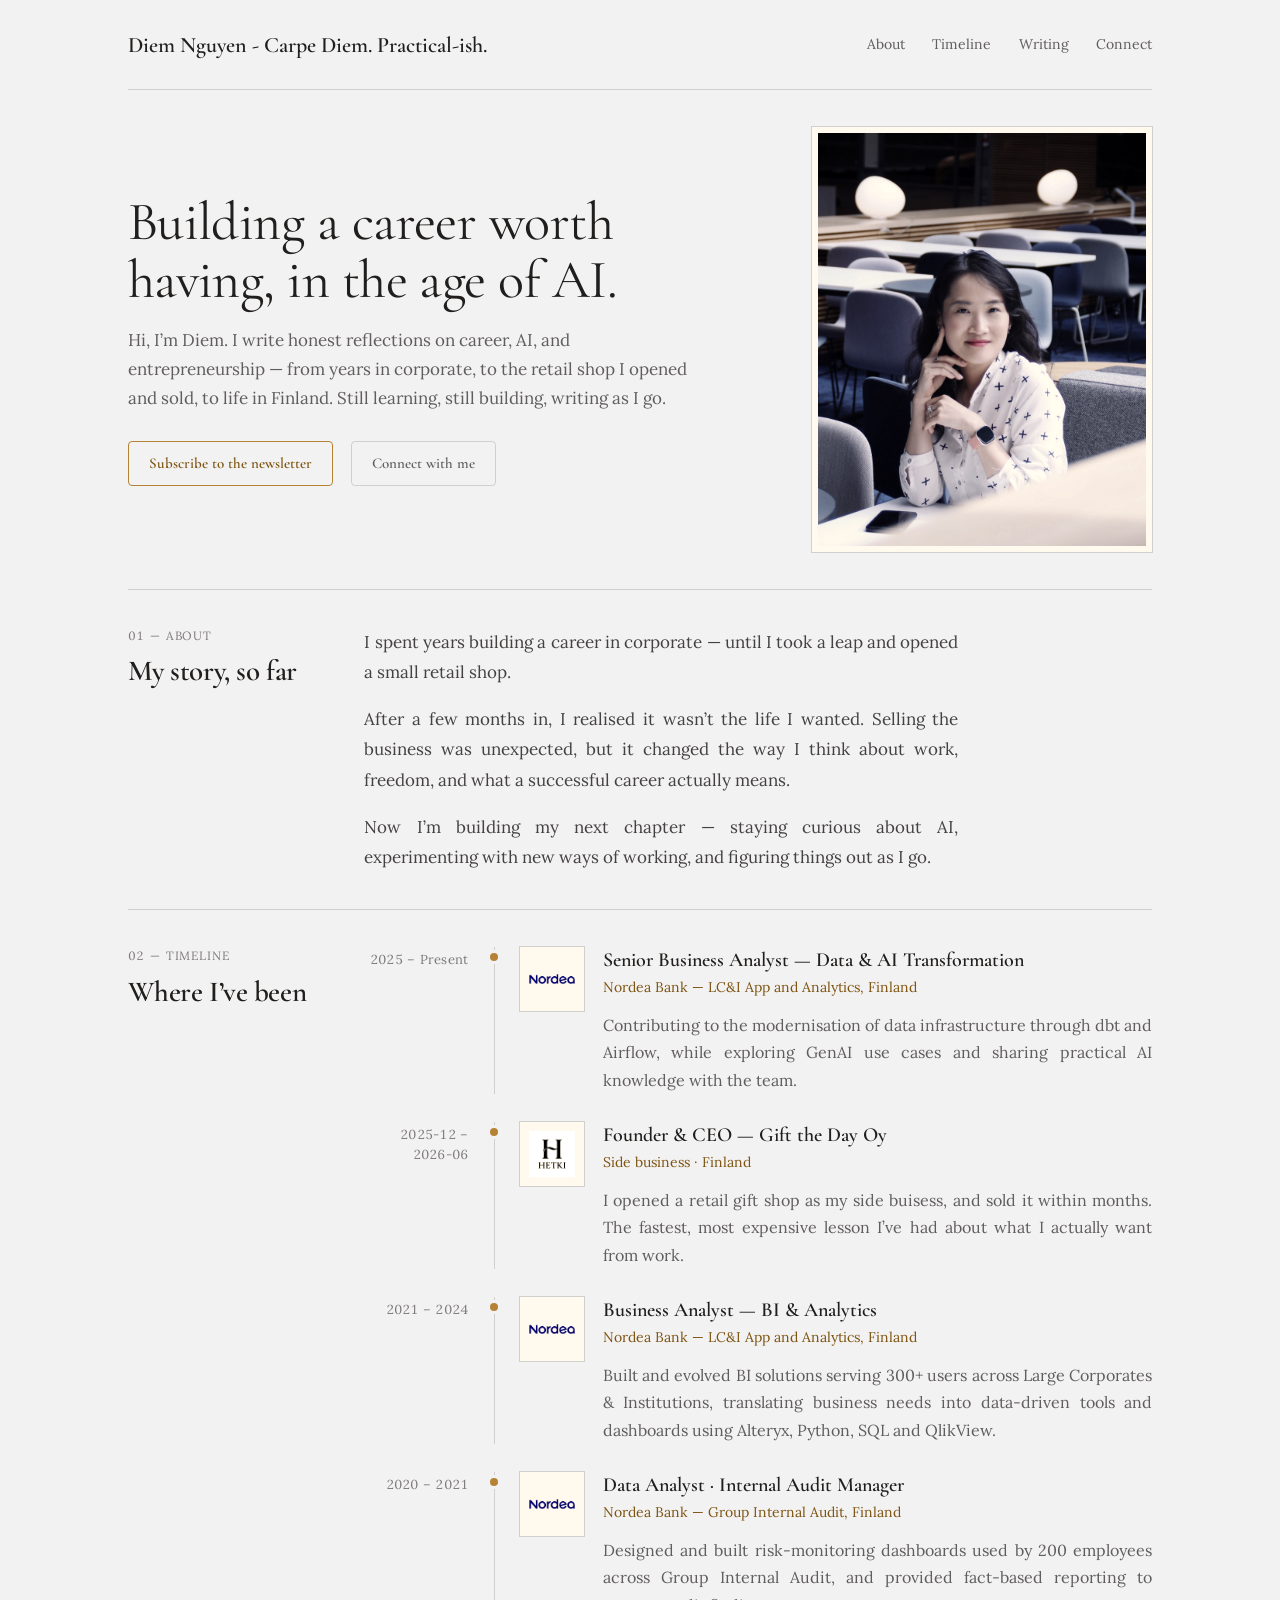
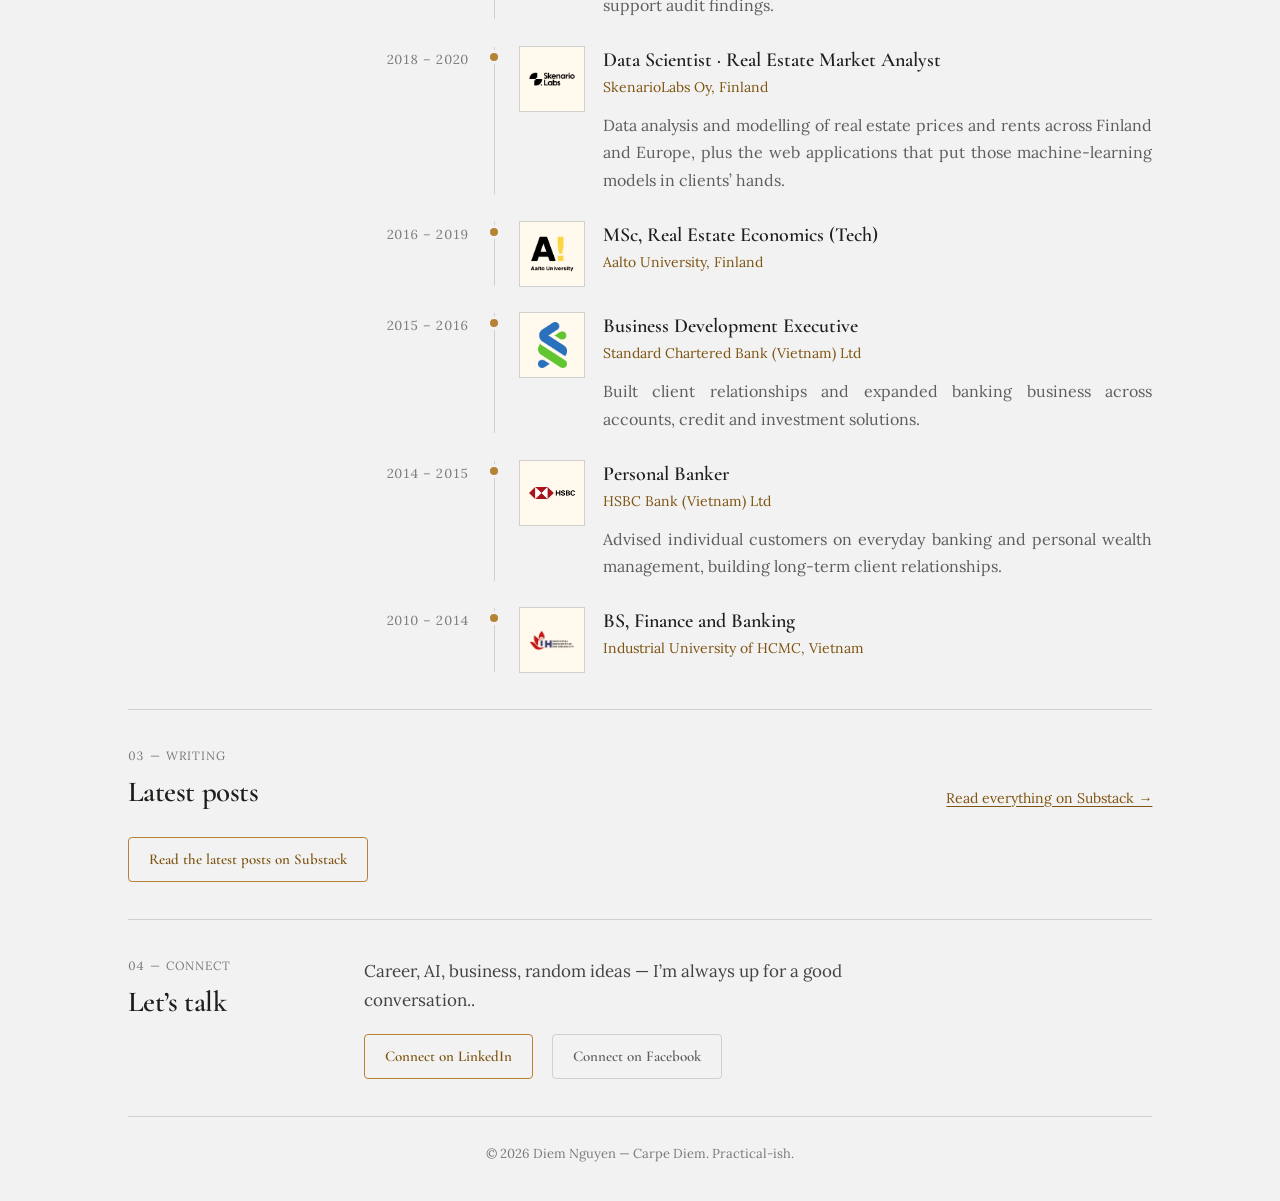
==== site/index.html @ 81ead53e "Prepare personal site for GitHub Pages" ====
<!DOCTYPE html>
<html lang="en">
<head>
<meta charset="utf-8">
<meta name="viewport" content="width=device-width, initial-scale=1">

<!-- ═══ SEO — sửa 3 dòng này khi có domain thật ═══════════════════════ -->
<title>Diem Nguyen — Business Analyst, Writer, Vietnamese in Finland</title>
<meta name="description" content="Honest reflections on corporate career, AI, entrepreneurship, and life in Finland. Written by Diem Nguyen, a business analyst based in Finland.">
<link rel="canonical" href="https://YOURNAME.github.io/">

<meta property="og:type" content="website">
<meta property="og:title" content="Diem Nguyen — Business Analyst, Writer, Vietnamese in Finland">
<meta property="og:description" content="Honest reflections on career, leadership, AI, entrepreneurship, and life in Finland.">
<meta property="og:image" content="https://YOURNAME.github.io/images/portrait.jpg">

<link rel="preconnect" href="https://fonts.googleapis.com">
<link rel="preconnect" href="https://fonts.gstatic.com" crossorigin>
<link href="https://fonts.googleapis.com/css2?family=Cormorant+Garamond:wght@400;600&family=Lora:wght@400;600&display=swap" rel="stylesheet">
<link rel="stylesheet" href="styles.css">

<!-- ═══ CONTROLS — sửa 4 dòng này là xong phần Substack ══════════════
     Không cần chạm vào phần dưới nữa. -->
<script>
  const SUBSTACK = {
    handle: "notesbydiem",   // tên Substack: https://<handle>.substack.com
    formHeight: 200,      // chiều cao form subscribe (px)
    latestPosts: 3        // số bài mới nhất hiển thị trong Writing
  };
</script>
</head>
<body>

<div class="wrap">

  <!-- ═══════════════════════════════════════════════════════════════════
       NAV
       ═══════════════════════════════════════════════════════════════════ -->
  <nav class="nav">
    <span class="nav-brand">Diem Nguyen - Carpe Diem. Practical-ish.</span>
    <a href="#about">About</a>
    <a href="#timeline">Timeline</a>
    <a href="#writing">Writing</a>
    <a href="#connect">Connect</a>
  </nav>

  <!-- ═══════════════════════════════════════════════════════════════════
       HERO
       Ảnh: lưu file vào  images/portrait.jpg
       ═══════════════════════════════════════════════════════════════════ -->
  <section class="hero">
    <div>
        <!--<p class="hero-kicker">Diem as in Carpe Diem. A Practical Dreamer.</p> -->

      <h1>Building a career worth having, in the age of AI.</h1>

      <p class="hero-intro">Hi, I’m Diem. I write honest reflections on career, AI, and entrepreneurship — from years in corporate, to the retail shop I opened and sold, to life in Finland. Still learning, still building, writing as I go.</p>

      <div class="actions">
        <a class="btn btn-primary" href="#subscribe">Subscribe to the newsletter</a>
        <a class="btn btn-ghost" href="#connect">Connect with me</a>
      </div>
    </div>

    <!-- Thêm ảnh: bỏ dấu comment ở dòng <img> dưới, lưu file vào images/portrait.jpg -->
    <div class="plate portrait">
    <img src="../images/portrait-optimized.jpg" alt="Diem Nguyen" width="1600" height="1066">
    </div>
  </section>

  <hr class="hr">

  <!-- ═══════════════════════════════════════════════════════════════════
       ABOUT — mỗi <p> là một đoạn văn
       ═══════════════════════════════════════════════════════════════════ -->
  <section id="about" class="section-split">
    <div>
      <p class="kicker">01 — About</p>
      <h2>My story, so far</h2>
    </div>

    <div class="prose">
      <p>I spent years building a career in corporate — until I took a leap and opened a small retail shop.</p>

      <p>After a few months in, I realised it wasn’t the life I wanted. Selling the business was unexpected, but it changed the way I think about work, freedom, and what a successful career actually means.</p>
    
      <p> Now I’m building my next chapter — staying curious about AI, experimenting with new ways of working, and figuring things out as I go. </p>
    </div>
  </section>

  <hr class="hr">

  <!-- ═══════════════════════════════════════════════════════════════════
       TIMELINE
       Thêm một mốc = copy cả khối <div class="entry"> … </div>
       Logo: lưu file vào  images/  rồi sửa src. Không có logo thì xoá
       thẻ <img> đi, ô khung vẫn giữ nhịp cho timeline.
       ═══════════════════════════════════════════════════════════════════ -->
  <section id="timeline" class="section-split">
    <div>
      <p class="kicker">02 — Timeline</p>
      <h2>Where I’ve been</h2>
    </div>

    <div class="timeline">

      <div class="entry">
        <div class="entry-years">2025 – Present</div>
        <div class="entry-rail"></div>
        <div class="plate entry-logo"> <img src="../images/Nordea_201x_logo.png" alt="Nordea Bank" loading="lazy" decoding="async"> </div>
        <div class="entry-body">
          <p class="entry-role">Senior Business Analyst — Data &amp; AI Transformation</p>
          <p class="entry-org">Nordea Bank — LC&amp;I App and Analytics, Finland</p>
          <p class="entry-text">Contributing to the modernisation of data infrastructure through dbt and Airflow, while exploring GenAI use cases and sharing practical AI knowledge with the team.</p>
        </div>
      </div>

      <div class="entry">
        <div class="entry-years">2025-12 – 2026-06</div>
        <div class="entry-rail"></div>
        <div class="plate entry-logo"><img src="../images/hetki-optimized.jpg" alt="Hetki" loading="lazy" decoding="async" width="800" height="800"></div>
        <div class="entry-body">
          <p class="entry-role">Founder & CEO — Gift the Day Oy</p>
          <p class="entry-org">Side business · Finland</p>
          <p class="entry-text">I opened a retail gift shop as my side buisess, and sold it within months. The fastest, most expensive lesson I’ve had about what I actually want from work.</p>
        </div>
      </div>
      <div class="entry">
        <div class="entry-years">2021 – 2024</div>
        <div class="entry-rail"></div>
        <div class="plate entry-logo"><img src="../images/Nordea_201x_logo.png" alt="Nordea Bank" loading="lazy" decoding="async"></div>
        <div class="entry-body">
          <p class="entry-role">Business Analyst — BI &amp; Analytics</p>
          <p class="entry-org">Nordea Bank — LC&amp;I App and Analytics, Finland</p>
          <p class="entry-text">Built and evolved BI solutions serving 300+ users across Large Corporates &amp; Institutions, translating business needs into data-driven tools and dashboards using Alteryx, Python, SQL and QlikView.</p>
        </div>
      </div>

      <div class="entry">
        <div class="entry-years">2020 – 2021</div>
        <div class="entry-rail"></div>
        <div class="plate entry-logo"><img src="../images/Nordea_201x_logo.png" alt="Nordea Bank" loading="lazy" decoding="async"></div>
        <div class="entry-body">
          <p class="entry-role">Data Analyst · Internal Audit Manager</p>
          <p class="entry-org">Nordea Bank — Group Internal Audit, Finland</p>
          <p class="entry-text">Designed and built risk-monitoring dashboards used by 200 employees across Group Internal Audit, and provided fact-based reporting to support audit findings.</p>
        </div>
      </div>

      <div class="entry">
        <div class="entry-years">2018 – 2020</div>
        <div class="entry-rail"></div>
        <div class="plate entry-logo"><img src="../images/skenario.png" alt="SkenarioLabs Oy" loading="lazy" decoding="async"></div>
        <div class="entry-body">
          <p class="entry-role">Data Scientist · Real Estate Market Analyst</p>
          <p class="entry-org">SkenarioLabs Oy, Finland</p>
          <p class="entry-text">Data analysis and modelling of real estate prices and rents across Finland and Europe, plus the web applications that put those machine-learning models in clients’ hands.</p>
        </div>
      </div>

      <div class="entry">
        <div class="entry-years">2016 – 2019</div>
        <div class="entry-rail"></div>
        <div class="plate entry-logo"><img src="../images/aalto.png" alt="Aalto University" loading="lazy" decoding="async"></div>
        <div class="entry-body">
          <p class="entry-role">MSc, Real Estate Economics (Tech)</p>
          <p class="entry-org">Aalto University, Finland</p>
        </div>
      </div>

      <div class="entry">
        <div class="entry-years">2015 – 2016</div>
        <div class="entry-rail"></div>
        <div class="plate entry-logo"><img src="../images/standard.png" alt="Standard Chartered Bank" loading="lazy" decoding="async"></div>
        <div class="entry-body">
          <p class="entry-role">Business Development Executive</p>
          <p class="entry-org">Standard Chartered Bank (Vietnam) Ltd</p>
          <p class="entry-text">Built client relationships and expanded banking business across accounts, credit and investment solutions.</p>
        </div>
      </div>

      <div class="entry">
        <div class="entry-years">2014 – 2015</div>
        <div class="entry-rail"></div>
        <div class="plate entry-logo"><img src="../images/HSBC.png" alt="HSBC Bank" loading="lazy" decoding="async"></div>
        <div class="entry-body">
          <p class="entry-role">Personal Banker</p>
          <p class="entry-org">HSBC Bank (Vietnam) Ltd</p>
          <p class="entry-text">Advised individual customers on everyday banking and personal wealth management, building long-term client relationships.</p>
        </div>
      </div>

      <div class="entry">
        <div class="entry-years">2010 – 2014</div>
        <div class="entry-rail"></div>
        <div class="plate entry-logo"><img src="../images/Logo_IUH.png" alt="Industrial University of HCMC" loading="lazy" decoding="async"></div>
        <div class="entry-body">
          <p class="entry-role">BS, Finance and Banking</p>
          <p class="entry-org">Industrial University of HCMC, Vietnam</p>
        </div>
      </div>

    </div>
  </section>

  <hr class="hr">

  <!-- ═══════════════════════════════════════════════════════════════════
       WRITING — Substack archive
       Thay YOURNAME (2 chỗ dưới) bằng tên Substack của bạn.
       ═══════════════════════════════════════════════════════════════════ -->
  <section id="writing">
    <div class="section-head">
      <div>
        <p class="kicker">03 — Writing</p>
        <h2>Latest posts</h2>
      </div>
      <a id="sub-archive-link" href="#">Read everything on Substack →</a>
    </div>

    <p class="archive-note">
      <a class="btn btn-primary" href="https://notesbydiem.substack.com/archive" target="_blank" rel="noopener">Read the latest posts on Substack</a>
    </p>
  </section>

  <hr class="hr">



  <!-- ═══════════════════════════════════════════════════════════════════
       CONNECT — sửa email ở href="mailto:…"
       ═══════════════════════════════════════════════════════════════════ -->
  <section id="connect" class="section-split">
    <div>
      <p class="kicker">04 — Connect</p>
      <h2>Let’s talk</h2>
    </div>

    <div>
      <p class="connect-blurb">Career, AI, business, random ideas — I’m always up for a good conversation..</p>

      <div class="actions">
        <a class="btn btn-primary" href="https://www.linkedin.com/in/diemnguyen207/" target="_blank" rel="noopener">Connect on LinkedIn</a>
        <a class="btn btn-ghost" href="https://www.facebook.com/diem.nguyenthingoc/">Connect on Facebook</a>
      </div>
    </div>
  </section>

  <hr class="hr">

  <footer>
    <p>© 2026 Diem Nguyen — Carpe Diem. Practical-ish.</p>
  </footer>

</div>

<script>
  (function () {
    const base = "https://" + SUBSTACK.handle + ".substack.com";

    document.getElementById("sub-archive-link").href = base + "/archive";
  })();
</script>

</body>
</html>
---- site/styles.css ----
/* =============================================================
   Diem Nguyen — personal site
   Classical design system (Cormorant Garamond + Lora, gold accent)
   Chỉ sửa file này nếu muốn đổi màu / font / khoảng cách.
   ============================================================= */

:root {
  --bg: #f3f2f2;
  --surface: #eae9e9;
  --text: #201f1d;
  --accent: #b68235;
  --accent-deep: #7d5411;
  --accent-dark: #3a270d;
  --divider: rgba(32, 31, 29, 0.16);
  --n300: #d7d3d3;
  --n600: #7d7979;
  --n700: #605d5d;
  --n800: #444141;

  --font-heading: "Cormorant Garamond", Georgia, serif;
  --font-body: "Lora", Georgia, serif;

  --s1: 4.6px;
  --s2: 9.2px;
  --s3: 13.8px;
  --s4: 18.4px;
  --s6: 27.6px;
  --s8: 36.8px;
  --radius: 4px;
}

*, *::before, *::after { box-sizing: border-box; }

body {
  margin: 0;
  background: var(--bg);
  color: var(--text);
  font-family: var(--font-body);
  font-size: 15px;
  line-height: 1.55;
  -webkit-font-smoothing: antialiased;
}

img { display: block; max-width: 100%; }

a { color: var(--accent-deep); text-underline-offset: 3px; }
a:hover { color: var(--accent-dark); }
:focus { outline: none; }
:focus-visible { outline: 2px solid var(--accent); outline-offset: 2px; }
::selection { background: rgba(182, 130, 53, 0.3); }

.wrap { max-width: 1080px; margin: 0 auto; padding: 0 var(--s6); }

/* — hairline rule — */
.hr { height: 1px; border: 0; margin: 0; background: var(--divider); }

/* — nav — */
.nav {
  display: flex;
  align-items: center;
  gap: var(--s6);
  padding: var(--s6) 0;
  border-bottom: 1px solid var(--divider);
  flex-wrap: wrap;
}
.nav-brand {
  font-family: var(--font-heading);
  font-weight: 600;
  font-size: 22px;
  margin-right: auto;
}
.nav a {
  font-family: var(--font-body);
  font-size: 14px;
  color: var(--n700);
  text-decoration: none;
}
.nav a:hover { color: var(--accent-deep); text-decoration: underline; }

/* — buttons: outline, never filled — */
.btn {
  display: inline-flex;
  align-items: center;
  justify-content: center;
  gap: 6px;
  font-family: var(--font-heading);
  font-weight: 600;
  font-size: 15px;
  padding: 10px 20px;
  border-radius: var(--radius);
  text-decoration: none;
  cursor: pointer;
  transition: background 0.15s, border-color 0.15s;
}
.btn-primary {
  border: 1px solid var(--accent);
  background: transparent;
  color: var(--accent-deep);
}
.btn-primary:hover { background: rgba(182, 130, 53, 0.09); color: var(--accent-dark); }
.btn-primary:active { border-color: var(--accent-deep); background: rgba(182, 130, 53, 0.16); }
.btn-ghost {
  border: 1px solid var(--divider);
  background: transparent;
  color: var(--n700);
}
.btn-ghost:hover { border-color: var(--accent); background: rgba(182, 130, 53, 0.07); color: var(--accent-deep); }

/* — section scaffolding — */
section { padding: var(--s8) 0; }
.section-split { display: grid; grid-template-columns: 200px 1fr; gap: var(--s8); }
.kicker {
  font-family: var(--font-body);
  font-variant-numeric: tabular-nums;
  letter-spacing: 0.07em;
  text-transform: uppercase;
  font-size: 12px;
  color: var(--n600);
  margin: 0;
}
.section-split h2, .section-head h2 {
  font-family: var(--font-heading);
  font-weight: 600;
  font-size: 29px;
  line-height: 1.2;
  letter-spacing: -0.015em;
  margin: var(--s2) 0 0;
}
.prose { max-width: 66ch; }
.prose p {
  font-size: 17px;
  line-height: 1.78;
  color: var(--n800);
  text-align: justify;
  margin: 0 0 1em;
}
.prose p:last-child { margin-bottom: 0; }

/* — hero — */
.hero {
  display: grid;
  grid-template-columns: 1.15fr 0.85fr;
  gap: var(--s8);
  align-items: center;
  padding: var(--s8) 0;
}
.hero-kicker {
  font-variant-numeric: tabular-nums;
  letter-spacing: 0.09em;
  text-transform: uppercase;
  font-size: 12px;
  color: var(--accent-deep);
  margin: 0 0 var(--s4);
}
.hero h1 {
  font-family: var(--font-heading);
  font-weight: 400;
  font-size: 54px;
  line-height: 1.06;
  letter-spacing: -0.01em;
  margin: 0 0 var(--s4);
  text-wrap: pretty;
}
.hero-intro {
  font-size: 17px;
  line-height: 1.7;
  color: var(--n700);
  max-width: 54ch;
  margin: 0 0 var(--s6);
}
.actions { display: flex; gap: var(--s4); align-items: center; flex-wrap: wrap; }

/* — plate: photographs sit matted, like a tipped-in book plate — */
.plate {
  filter: sepia(0.22) saturate(0.82) contrast(1.05);
  border: 6px solid var(--surface);
  outline: 1px solid var(--divider);
}
.portrait {
  width: 100%;
  max-width: 340px;
  aspect-ratio: 4 / 5;
  justify-self: end;
  background: var(--surface);
}
.portrait img { width: 100%; height: 100%; object-fit: cover; }

/* — timeline — */
.timeline { display: flex; flex-direction: column; }
.entry {
  display: grid;
  grid-template-columns: 104px 15px 64px 1fr;
  gap: var(--s4);
  align-items: start;
  padding-bottom: var(--s6);
}
.entry:last-child { padding-bottom: 0; }
.entry-years {
  font-variant-numeric: tabular-nums;
  font-size: 13px;
  letter-spacing: 0.02em;
  color: var(--n600);
  text-align: right;
  padding-top: 3px;
}
.entry-rail {
  position: relative;
  justify-self: center;
  align-self: stretch;
  width: 1px;
  background: var(--divider);
}
.entry-rail::before {
  content: "";
  position: absolute;
  top: 6px;
  left: -3.5px;
  width: 8px;
  height: 8px;
  border-radius: 50%;
  background: var(--accent);
  box-shadow: 0 0 0 3px var(--bg);
}
.entry-logo {
  width: 64px;
  height: 64px;
  padding: 3px;
  background: var(--surface);
}
.entry-logo img { width: 100%; height: 100%; object-fit: contain; }
.entry-body { max-width: 62ch; }
.entry-role {
  font-family: var(--font-heading);
  font-weight: 600;
  font-size: 20px;
  line-height: 1.3;
  margin: 0;
}
.entry-org {
  font-size: 14px;
  line-height: 1.5;
  color: var(--accent-deep);
  margin: 4px 0 0;
}
.entry-text {
  font-size: 16px;
  line-height: 1.72;
  color: var(--n700);
  margin: var(--s3) 0 0;
  text-align: justify;
}

/* — writing / embeds — */
.section-head {
  display: flex;
  justify-content: space-between;
  align-items: flex-end;
  gap: var(--s6);
  flex-wrap: wrap;
  margin-bottom: var(--s6);
}
.section-head a { font-size: 14px; text-decoration: underline; }
.archive-note { margin: var(--s6) 0 0; }
.embed {
  width: 100%;
  border: 1px solid var(--divider);
  border-radius: var(--radius);
  background: #fff;
  display: block;
}

/* — post list — */
.post-list { display: flex; flex-direction: column; }
.post {
  padding: var(--s6) 0;
  border-top: 1px solid var(--divider);
}
.post:last-child { border-bottom: 1px solid var(--divider); }
.post-meta {
  font-variant-numeric: tabular-nums;
  font-size: 12px;
  letter-spacing: 0.06em;
  text-transform: uppercase;
  color: var(--n600);
  margin: 0 0 var(--s2);
}
.post-title {
  font-family: var(--font-heading);
  font-weight: 600;
  font-size: 25px;
  line-height: 1.25;
  letter-spacing: -0.015em;
  margin: 0;
}
.post-title a { color: var(--text); text-decoration: none; }
.post-title a:hover { color: var(--accent-deep); text-decoration: underline; }
.post-excerpt {
  font-size: 16px;
  line-height: 1.7;
  color: var(--n700);
  max-width: 62ch;
  margin: var(--s2) 0 0;
}

/* — subscribe — */
.subscribe { text-align: center; padding: var(--s8) 0; }
.subscribe h2 {
  font-family: var(--font-heading);
  font-weight: 400;
  font-size: 38px;
  line-height: 1.15;
  letter-spacing: -0.01em;
  margin: var(--s3) 0 var(--s4);
}
.subscribe p.blurb {
  font-size: 17px;
  line-height: 1.7;
  color: var(--n700);
  max-width: 54ch;
  margin: 0 auto var(--s6);
}
.subscribe .embed { max-width: 480px; margin: 0 auto; }
.footnote { font-size: 12px; color: var(--n600); margin: var(--s4) 0 0; }

/* — connect + footer — */
.connect-blurb {
  font-size: 17px;
  line-height: 1.72;
  color: var(--n800);
  max-width: 52ch;
  margin: 0 0 var(--s4);
}
footer { padding: var(--s6) 0 var(--s8); text-align: center; }
footer p { font-size: 13px; color: var(--n600); margin: 0; }

/* — responsive — */
@media (max-width: 820px) {
  .hero { grid-template-columns: 1fr; }
  .hero h1 { font-size: 40px; }
  .portrait { justify-self: start; }
  .section-split { grid-template-columns: 1fr; gap: var(--s4); }
  .entry {
    grid-template-columns: 48px 1fr;
    gap: var(--s3);
    row-gap: var(--s2);
  }
  .entry-rail { display: none; }
  .entry-years {
    grid-column: 1 / -1;
    text-align: left;
    padding-top: 0;
  }
  .entry-logo { width: 48px; height: 48px; }
  .prose p, .entry-text { text-align: left; }
  .subscribe h2 { font-size: 30px; }
}
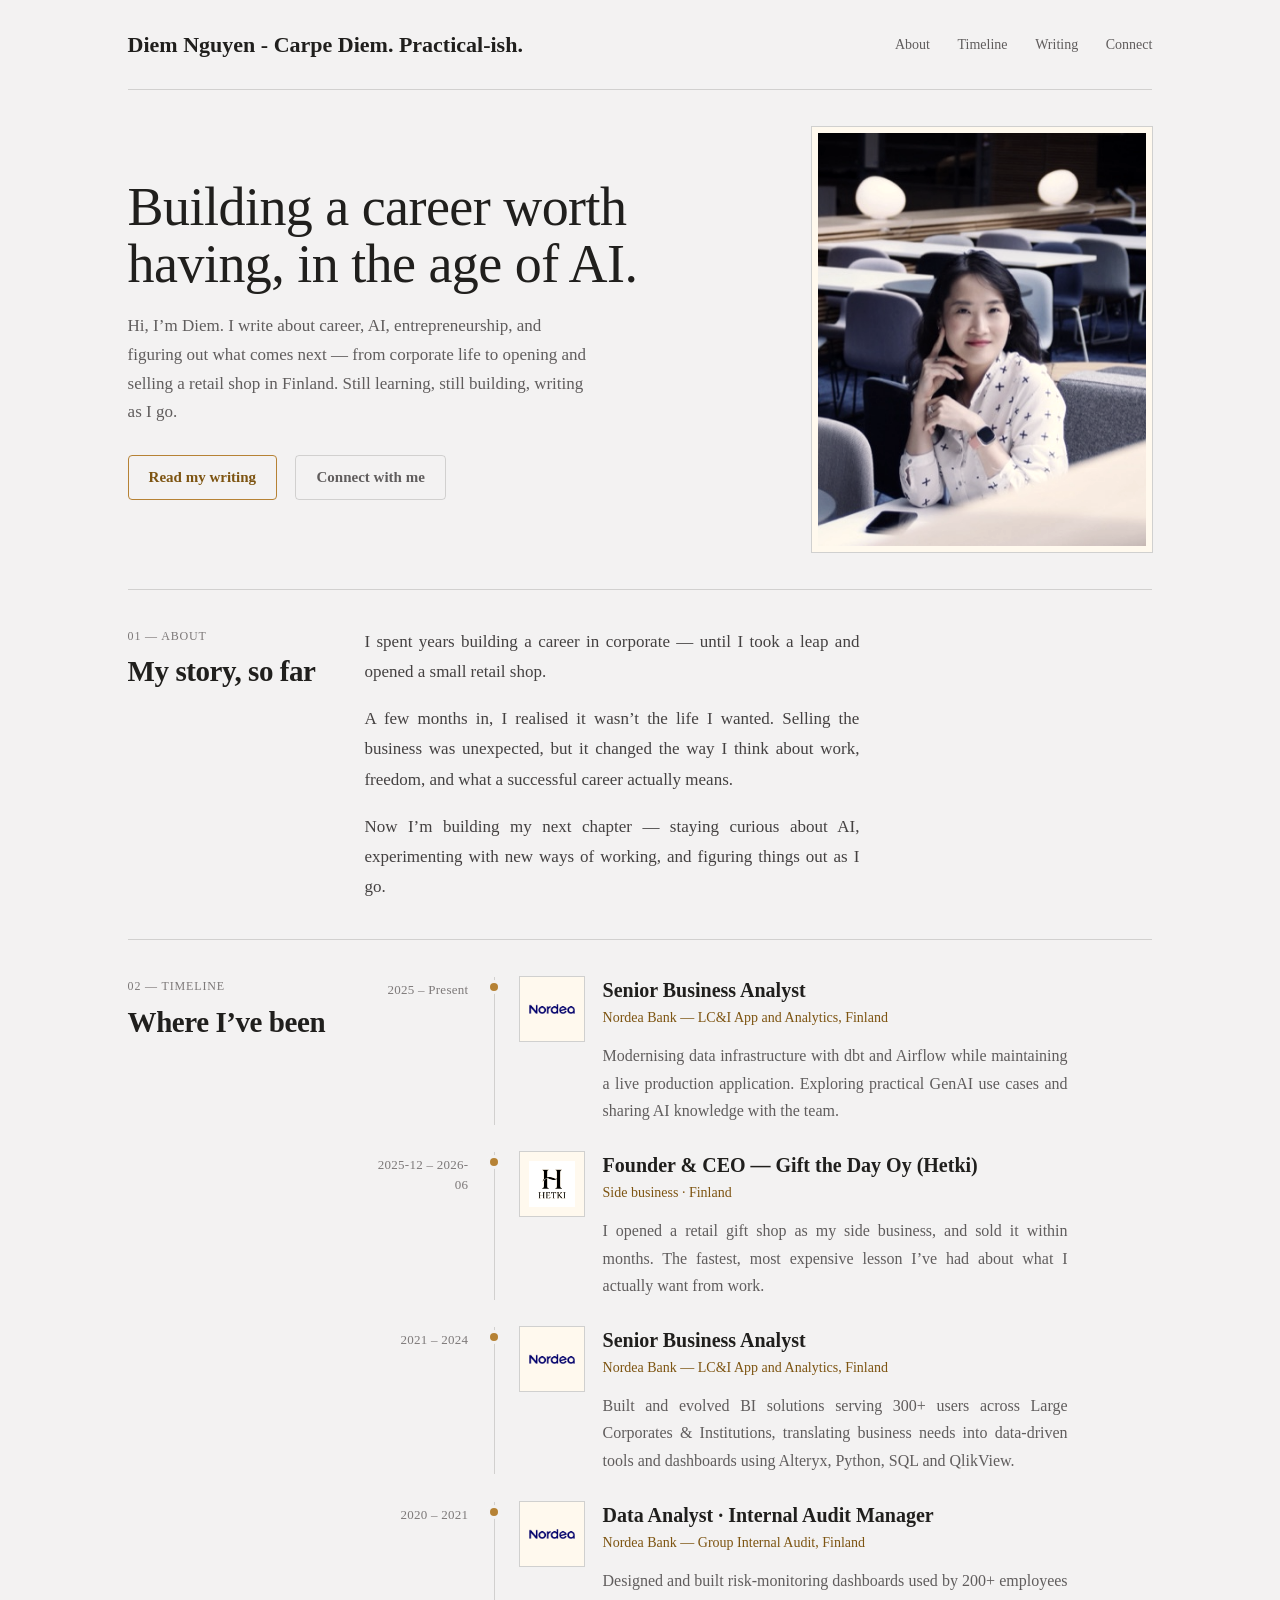
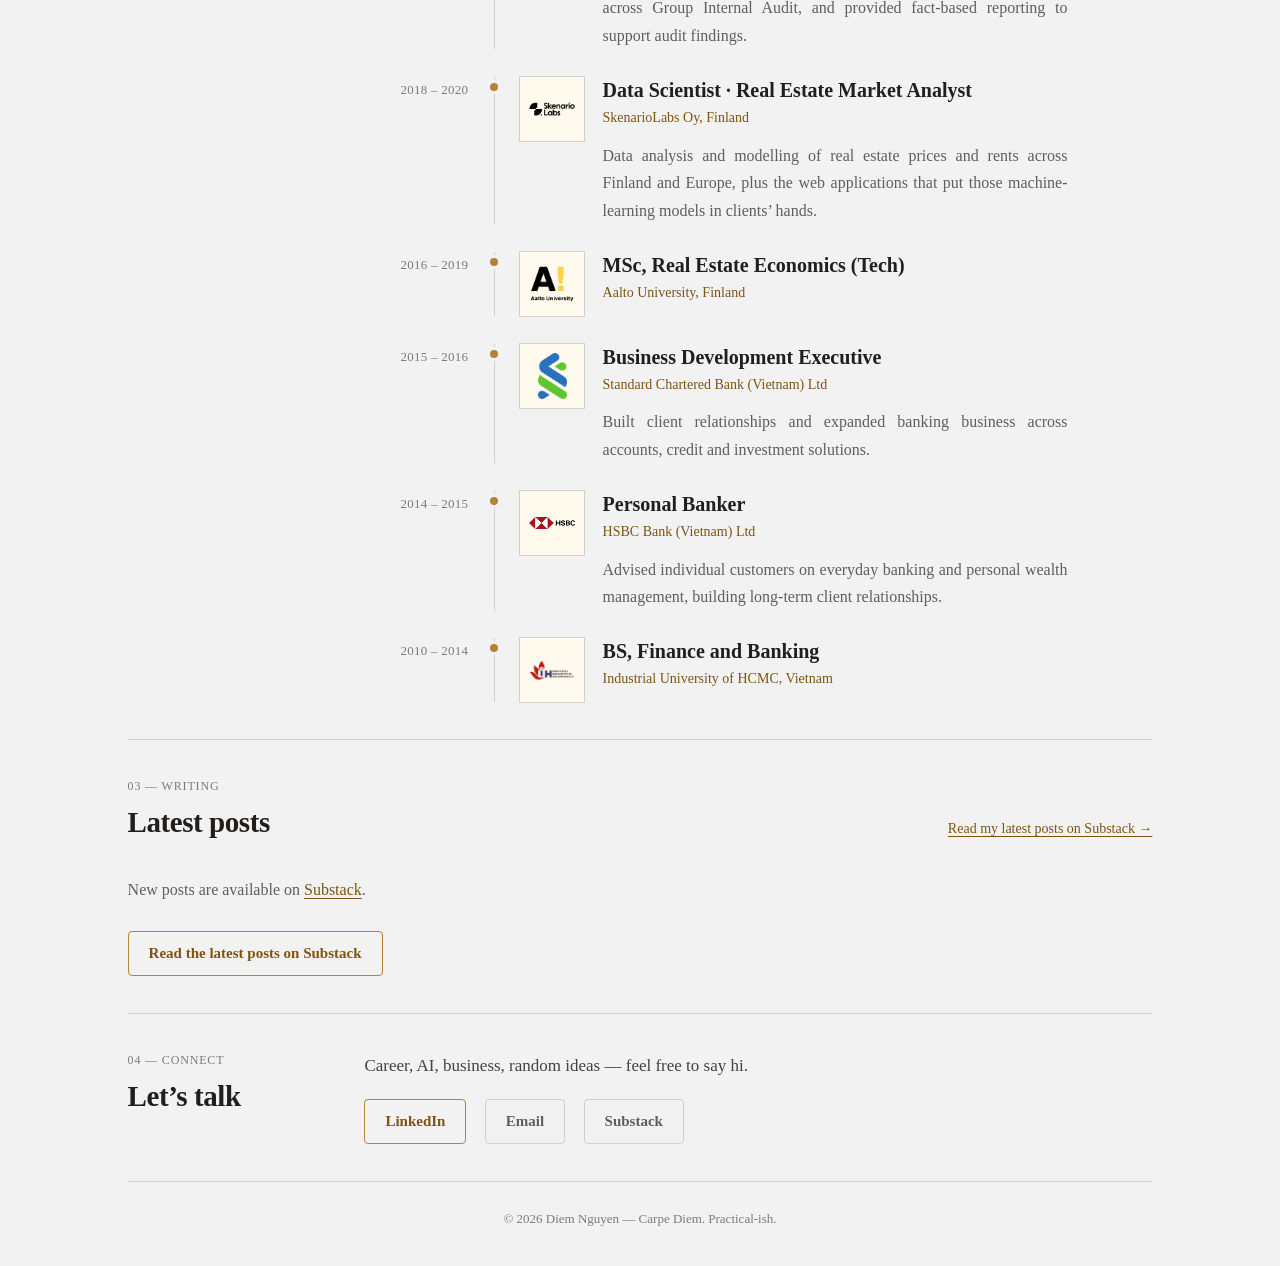
==== commit 19c17f59: "optimise: speed and seo" ====
--- a/site/index.html
+++ b/site/index.html
@@ -5,27 +5,21 @@
 <meta name="viewport" content="width=device-width, initial-scale=1">
 
 <!-- ═══ SEO — sửa 3 dòng này khi có domain thật ═══════════════════════ -->
-<title>Diem Nguyen — Business Analyst, Writer, Vietnamese in Finland</title>
-<meta name="description" content="Honest reflections on corporate career, AI, entrepreneurship, and life in Finland. Written by Diem Nguyen, a business analyst based in Finland.">
-<link rel="canonical" href="https://YOURNAME.github.io/">
+<title>Diem Nguyen — Business, Data & AI</title>
+<meta name="description" content="Reflections on career, business, AI, and figuring out what comes next — by Diem Nguyen, a business analyst based in Finland.">
+<link rel="canonical" href="https://nguyenngocdiem.com/">
 
 <meta property="og:type" content="website">
-<meta property="og:title" content="Diem Nguyen — Business Analyst, Writer, Vietnamese in Finland">
+<meta property="og:title" content="Diem Nguyen — Business Analyst, Entrepreneur, Vietnamese in Finland">
 <meta property="og:description" content="Honest reflections on career, leadership, AI, entrepreneurship, and life in Finland.">
-<meta property="og:image" content="https://YOURNAME.github.io/images/portrait.jpg">
-
-<link rel="preconnect" href="https://fonts.googleapis.com">
-<link rel="preconnect" href="https://fonts.gstatic.com" crossorigin>
-<link href="https://fonts.googleapis.com/css2?family=Cormorant+Garamond:wght@400;600&family=Lora:wght@400;600&display=swap" rel="stylesheet">
+<meta property="og:image" content="https://nguyenngocdiem.com/images/portrait-700.jpg">
+
 <link rel="stylesheet" href="styles.css">
 
-<!-- ═══ CONTROLS — sửa 4 dòng này là xong phần Substack ══════════════
-     Không cần chạm vào phần dưới nữa. -->
 <script>
   const SUBSTACK = {
-    handle: "notesbydiem",   // tên Substack: https://<handle>.substack.com
-    formHeight: 200,      // chiều cao form subscribe (px)
-    latestPosts: 3        // số bài mới nhất hiển thị trong Writing
+    handle: "notesbydiem",
+    latestPosts: 3
   };
 </script>
 </head>
@@ -50,21 +44,19 @@
        ═══════════════════════════════════════════════════════════════════ -->
   <section class="hero">
     <div>
-        <!--<p class="hero-kicker">Diem as in Carpe Diem. A Practical Dreamer.</p> -->
-
       <h1>Building a career worth having, in the age of AI.</h1>
 
-      <p class="hero-intro">Hi, I’m Diem. I write honest reflections on career, AI, and entrepreneurship — from years in corporate, to the retail shop I opened and sold, to life in Finland. Still learning, still building, writing as I go.</p>
+      <p class="hero-intro">Hi, I’m Diem. I write about career, AI, entrepreneurship, and figuring out what comes next — from corporate life to opening and selling a retail shop in Finland. Still learning, still building, writing as I go.</p>
 
       <div class="actions">
-        <a class="btn btn-primary" href="#subscribe">Subscribe to the newsletter</a>
+        <a class="btn btn-primary" href="#writing">Read my writing</a>
         <a class="btn btn-ghost" href="#connect">Connect with me</a>
       </div>
     </div>
 
     <!-- Thêm ảnh: bỏ dấu comment ở dòng <img> dưới, lưu file vào images/portrait.jpg -->
     <div class="plate portrait">
-    <img src="../images/portrait-optimized.jpg" alt="Diem Nguyen" width="1600" height="1066">
+    <img src="../images/portrait-700.jpg" alt="Diem Nguyen" width="700" height="466">
     </div>
   </section>
 
@@ -82,7 +74,7 @@
     <div class="prose">
       <p>I spent years building a career in corporate — until I took a leap and opened a small retail shop.</p>
 
-      <p>After a few months in, I realised it wasn’t the life I wanted. Selling the business was unexpected, but it changed the way I think about work, freedom, and what a successful career actually means.</p>
+      <p>A few months in, I realised it wasn’t the life I wanted. Selling the business was unexpected, but it changed the way I think about work, freedom, and what a successful career actually means.</p>
     
       <p> Now I’m building my next chapter — staying curious about AI, experimenting with new ways of working, and figuring things out as I go. </p>
     </div>
@@ -107,30 +99,30 @@
       <div class="entry">
         <div class="entry-years">2025 – Present</div>
         <div class="entry-rail"></div>
-        <div class="plate entry-logo"> <img src="../images/Nordea_201x_logo.png" alt="Nordea Bank" loading="lazy" decoding="async"> </div>
-        <div class="entry-body">
-          <p class="entry-role">Senior Business Analyst — Data &amp; AI Transformation</p>
+        <div class="plate entry-logo"> <img src="../images/Nordea_201x_logo.webp" alt="Nordea Bank" loading="lazy" decoding="async"> </div>
+        <div class="entry-body">
+          <p class="entry-role">Senior Business Analyst</p>
           <p class="entry-org">Nordea Bank — LC&amp;I App and Analytics, Finland</p>
-          <p class="entry-text">Contributing to the modernisation of data infrastructure through dbt and Airflow, while exploring GenAI use cases and sharing practical AI knowledge with the team.</p>
+          <p class="entry-text">Modernising data infrastructure with dbt and Airflow while maintaining a live production application. Exploring practical GenAI use cases and sharing AI knowledge with the team.</p>
         </div>
       </div>
 
       <div class="entry">
         <div class="entry-years">2025-12 – 2026-06</div>
         <div class="entry-rail"></div>
-        <div class="plate entry-logo"><img src="../images/hetki-optimized.jpg" alt="Hetki" loading="lazy" decoding="async" width="800" height="800"></div>
-        <div class="entry-body">
-          <p class="entry-role">Founder & CEO — Gift the Day Oy</p>
+        <div class="plate entry-logo"><img src="../images/hetki-600.jpg" alt="Hetki" loading="lazy" decoding="async" width="600" height="600"></div>
+        <div class="entry-body">
+          <p class="entry-role">Founder & CEO — Gift the Day Oy (Hetki)</p>
           <p class="entry-org">Side business · Finland</p>
-          <p class="entry-text">I opened a retail gift shop as my side buisess, and sold it within months. The fastest, most expensive lesson I’ve had about what I actually want from work.</p>
+          <p class="entry-text">I opened a retail gift shop as my side business, and sold it within months. The fastest, most expensive lesson I’ve had about what I actually want from work.</p>
         </div>
       </div>
       <div class="entry">
         <div class="entry-years">2021 – 2024</div>
         <div class="entry-rail"></div>
-        <div class="plate entry-logo"><img src="../images/Nordea_201x_logo.png" alt="Nordea Bank" loading="lazy" decoding="async"></div>
-        <div class="entry-body">
-          <p class="entry-role">Business Analyst — BI &amp; Analytics</p>
+        <div class="plate entry-logo"><img src="../images/Nordea_201x_logo.webp" alt="Nordea Bank" loading="lazy" decoding="async"></div>
+        <div class="entry-body">
+          <p class="entry-role">Senior Business Analyst</p>
           <p class="entry-org">Nordea Bank — LC&amp;I App and Analytics, Finland</p>
           <p class="entry-text">Built and evolved BI solutions serving 300+ users across Large Corporates &amp; Institutions, translating business needs into data-driven tools and dashboards using Alteryx, Python, SQL and QlikView.</p>
         </div>
@@ -139,11 +131,11 @@
       <div class="entry">
         <div class="entry-years">2020 – 2021</div>
         <div class="entry-rail"></div>
-        <div class="plate entry-logo"><img src="../images/Nordea_201x_logo.png" alt="Nordea Bank" loading="lazy" decoding="async"></div>
+        <div class="plate entry-logo"><img src="../images/Nordea_201x_logo.webp" alt="Nordea Bank" loading="lazy" decoding="async"></div>
         <div class="entry-body">
           <p class="entry-role">Data Analyst · Internal Audit Manager</p>
           <p class="entry-org">Nordea Bank — Group Internal Audit, Finland</p>
-          <p class="entry-text">Designed and built risk-monitoring dashboards used by 200 employees across Group Internal Audit, and provided fact-based reporting to support audit findings.</p>
+          <p class="entry-text">Designed and built risk-monitoring dashboards used by 200+ employees across Group Internal Audit, and provided fact-based reporting to support audit findings.</p>
         </div>
       </div>
 
@@ -161,7 +153,7 @@
       <div class="entry">
         <div class="entry-years">2016 – 2019</div>
         <div class="entry-rail"></div>
-        <div class="plate entry-logo"><img src="../images/aalto.png" alt="Aalto University" loading="lazy" decoding="async"></div>
+        <div class="plate entry-logo"><img src="../images/aalto.webp" alt="Aalto University" loading="lazy" decoding="async"></div>
         <div class="entry-body">
           <p class="entry-role">MSc, Real Estate Economics (Tech)</p>
           <p class="entry-org">Aalto University, Finland</p>
@@ -171,7 +163,7 @@
       <div class="entry">
         <div class="entry-years">2015 – 2016</div>
         <div class="entry-rail"></div>
-        <div class="plate entry-logo"><img src="../images/standard.png" alt="Standard Chartered Bank" loading="lazy" decoding="async"></div>
+        <div class="plate entry-logo"><img src="../images/standard.webp" alt="Standard Chartered Bank" loading="lazy" decoding="async"></div>
         <div class="entry-body">
           <p class="entry-role">Business Development Executive</p>
           <p class="entry-org">Standard Chartered Bank (Vietnam) Ltd</p>
@@ -182,7 +174,7 @@
       <div class="entry">
         <div class="entry-years">2014 – 2015</div>
         <div class="entry-rail"></div>
-        <div class="plate entry-logo"><img src="../images/HSBC.png" alt="HSBC Bank" loading="lazy" decoding="async"></div>
+        <div class="plate entry-logo"><img src="../images/HSBC.webp" alt="HSBC Bank" loading="lazy" decoding="async"></div>
         <div class="entry-body">
           <p class="entry-role">Personal Banker</p>
           <p class="entry-org">HSBC Bank (Vietnam) Ltd</p>
@@ -215,7 +207,11 @@
         <p class="kicker">03 — Writing</p>
         <h2>Latest posts</h2>
       </div>
-      <a id="sub-archive-link" href="#">Read everything on Substack →</a>
+      <a id="sub-archive-link" href="#">Read my latest posts on Substack →</a>
+    </div>
+
+    <div id="post-list" class="post-list" aria-live="polite">
+      <p class="post-excerpt">Loading latest posts...</p>
     </div>
 
     <p class="archive-note">
@@ -237,12 +233,14 @@
     </div>
 
     <div>
-      <p class="connect-blurb">Career, AI, business, random ideas — I’m always up for a good conversation..</p>
+      <p class="connect-blurb">Career, AI, business, random ideas — feel free to say hi.</p>
 
       <div class="actions">
-        <a class="btn btn-primary" href="https://www.linkedin.com/in/diemnguyen207/" target="_blank" rel="noopener">Connect on LinkedIn</a>
-        <a class="btn btn-ghost" href="https://www.facebook.com/diem.nguyenthingoc/">Connect on Facebook</a>
-      </div>
+        <a class="btn btn-primary" href="https://www.linkedin.com/in/diemnguyen207/" target="_blank" rel="noopener">LinkedIn</a>
+        <a class="btn btn-ghost" href="mailto:nngocdiem782@gmail.com">Email</a>
+        <a class="btn btn-ghost" href="https://notesbydiem.substack.com/" target="_blank" rel="noopener">Substack</a>
+      </div>
+
     </div>
   </section>
 
@@ -257,8 +255,62 @@
 <script>
   (function () {
     const base = "https://" + SUBSTACK.handle + ".substack.com";
+    const postList = document.getElementById("post-list");
 
     document.getElementById("sub-archive-link").href = base + "/archive";
+
+    function stripHtml(value) {
+      const doc = new DOMParser().parseFromString(value || "", "text/html");
+      return (doc.body.textContent || "").replace(/\s+/g, " ").trim();
+    }
+
+    function renderPosts(posts) {
+      postList.replaceChildren();
+
+      posts.slice(0, SUBSTACK.latestPosts).forEach(function (post) {
+        const article = document.createElement("article");
+        article.className = "post";
+
+        const meta = document.createElement("p");
+        meta.className = "post-meta";
+        meta.textContent = new Date(post.pubDate).toLocaleDateString(undefined, {
+          year: "numeric",
+          month: "long",
+          day: "numeric"
+        });
+
+        const title = document.createElement("h3");
+        title.className = "post-title";
+        const link = document.createElement("a");
+        link.href = post.link;
+        link.target = "_blank";
+        link.rel = "noopener";
+        link.textContent = post.title;
+        title.appendChild(link);
+
+        const excerpt = document.createElement("p");
+        excerpt.className = "post-excerpt";
+        excerpt.textContent = stripHtml(post.description).slice(0, 240);
+
+        article.append(meta, title, excerpt);
+        postList.appendChild(article);
+      });
+    }
+
+    fetch("https://api.rss2json.com/v1/api.json?rss_url=" + encodeURIComponent(base + "/feed"))
+      .then(function (response) {
+        if (!response.ok) throw new Error("Feed request failed");
+        return response.json();
+      })
+      .then(function (data) {
+        if (data.status !== "ok" || !data.items || data.items.length === 0) {
+          throw new Error("No posts found");
+        }
+        renderPosts(data.items);
+      })
+      .catch(function () {
+        postList.innerHTML = "<p class=\"post-excerpt\">New posts are available on <a href=\"" + base + "/archive\" target=\"_blank\" rel=\"noopener\">Substack</a>.</p>";
+      });
   })();
 </script>
 
--- a/site/styles.css
+++ b/site/styles.css
@@ -1,6 +1,6 @@
 /* =============================================================
    Diem Nguyen — personal site
-   Classical design system (Cormorant Garamond + Lora, gold accent)
+  Classical design system with system fonts and a gold accent
    Chỉ sửa file này nếu muốn đổi màu / font / khoảng cách.
    ============================================================= */
 
@@ -17,8 +17,8 @@
   --n700: #605d5d;
   --n800: #444141;
 
-  --font-heading: "Cormorant Garamond", Georgia, serif;
-  --font-body: "Lora", Georgia, serif;
+  --font-heading: Baskerville, "Iowan Old Style", "Palatino Linotype", Palatino, Georgia, serif;
+  --font-body: "Iowan Old Style", Baskerville, "Palatino Linotype", Palatino, Georgia, serif;
 
   --s1: 4.6px;
   --s2: 9.2px;
@@ -144,14 +144,6 @@
   align-items: center;
   padding: var(--s8) 0;
 }
-.hero-kicker {
-  font-variant-numeric: tabular-nums;
-  letter-spacing: 0.09em;
-  text-transform: uppercase;
-  font-size: 12px;
-  color: var(--accent-deep);
-  margin: 0 0 var(--s4);
-}
 .hero h1 {
   font-family: var(--font-heading);
   font-weight: 400;
@@ -250,7 +242,7 @@
   text-align: justify;
 }
 
-/* — writing / embeds — */
+/* — writing — */
 .section-head {
   display: flex;
   justify-content: space-between;
@@ -261,14 +253,6 @@
 }
 .section-head a { font-size: 14px; text-decoration: underline; }
 .archive-note { margin: var(--s6) 0 0; }
-.embed {
-  width: 100%;
-  border: 1px solid var(--divider);
-  border-radius: var(--radius);
-  background: #fff;
-  display: block;
-}
-
 /* — post list — */
 .post-list { display: flex; flex-direction: column; }
 .post {
@@ -301,26 +285,6 @@
   max-width: 62ch;
   margin: var(--s2) 0 0;
 }
-
-/* — subscribe — */
-.subscribe { text-align: center; padding: var(--s8) 0; }
-.subscribe h2 {
-  font-family: var(--font-heading);
-  font-weight: 400;
-  font-size: 38px;
-  line-height: 1.15;
-  letter-spacing: -0.01em;
-  margin: var(--s3) 0 var(--s4);
-}
-.subscribe p.blurb {
-  font-size: 17px;
-  line-height: 1.7;
-  color: var(--n700);
-  max-width: 54ch;
-  margin: 0 auto var(--s6);
-}
-.subscribe .embed { max-width: 480px; margin: 0 auto; }
-.footnote { font-size: 12px; color: var(--n600); margin: var(--s4) 0 0; }
 
 /* — connect + footer — */
 .connect-blurb {
@@ -352,5 +316,4 @@
   }
   .entry-logo { width: 48px; height: 48px; }
   .prose p, .entry-text { text-align: left; }
-  .subscribe h2 { font-size: 30px; }
-}
+}
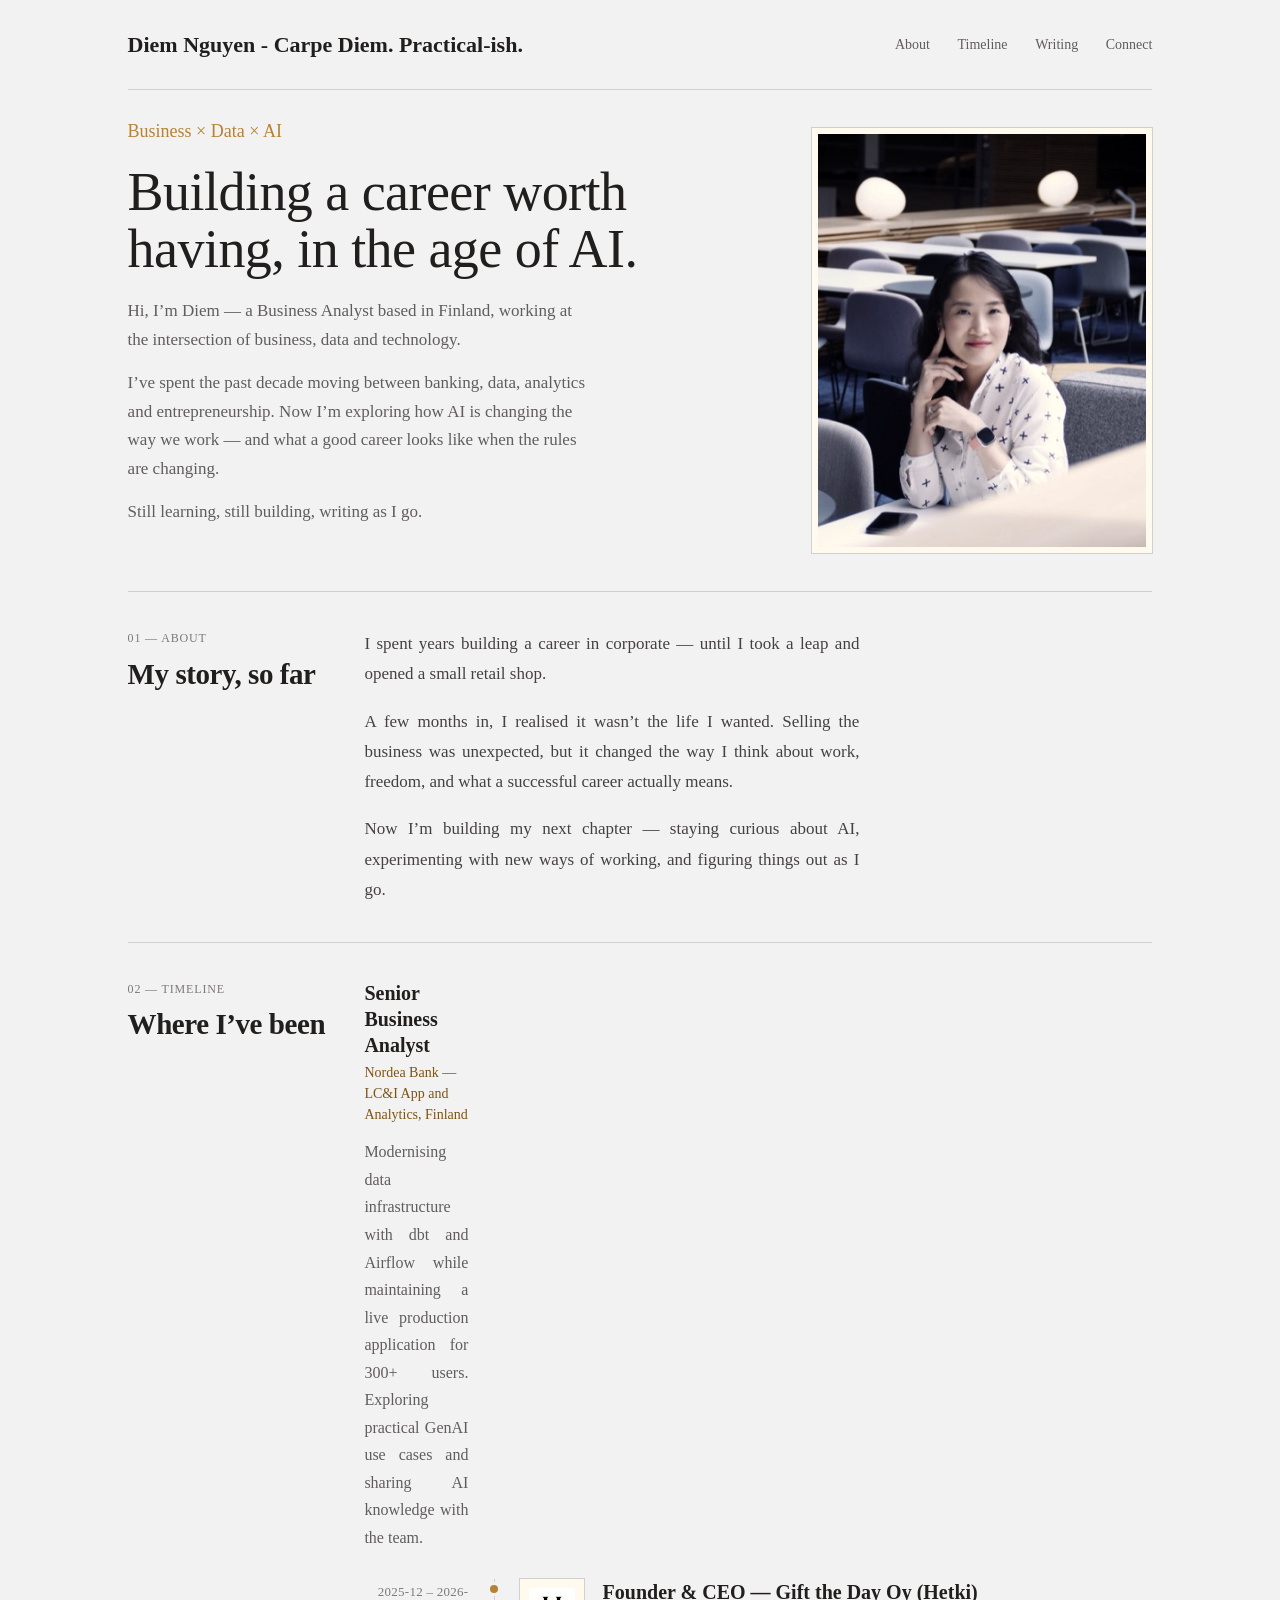
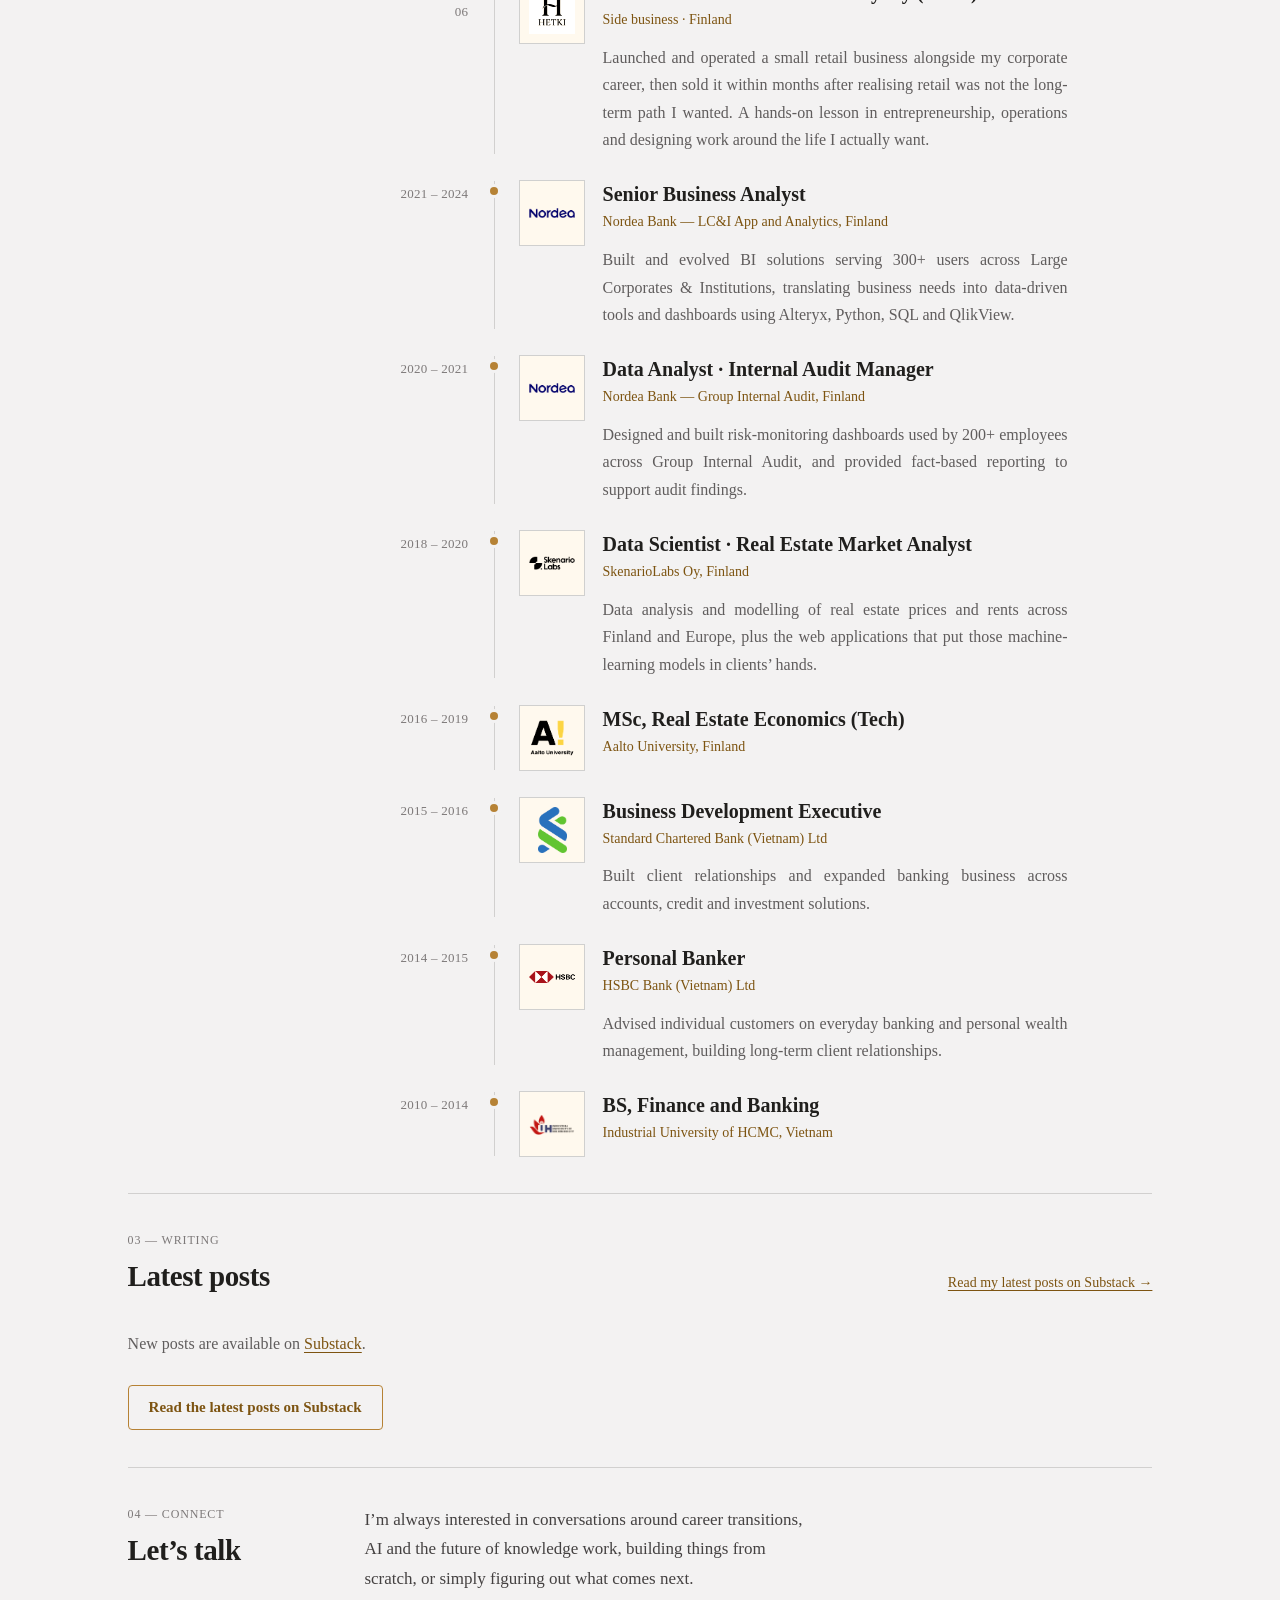
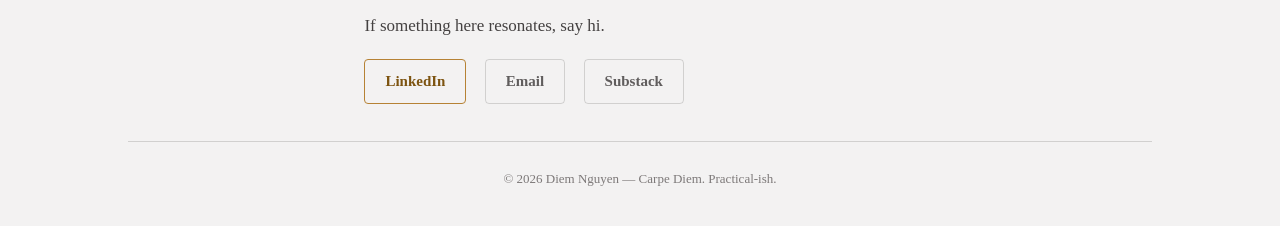
==== commit 3fb23ed5: "Update personal site content and typography" ====
--- a/site/index.html
+++ b/site/index.html
@@ -44,14 +44,16 @@
        ═══════════════════════════════════════════════════════════════════ -->
   <section class="hero">
     <div>
+      <p class="hero-tagline">Business × Data × AI</p>
       <h1>Building a career worth having, in the age of AI.</h1>
-
-      <p class="hero-intro">Hi, I’m Diem. I write about career, AI, entrepreneurship, and figuring out what comes next — from corporate life to opening and selling a retail shop in Finland. Still learning, still building, writing as I go.</p>
-
-      <div class="actions">
-        <a class="btn btn-primary" href="#writing">Read my writing</a>
-        <a class="btn btn-ghost" href="#connect">Connect with me</a>
-      </div>
+      
+
+      <div class="hero-intro">
+        <p>Hi, I’m Diem — a Business Analyst based in Finland, working at the intersection of business, data and technology.</p>
+        <p>I’ve spent the past decade moving between banking, data, analytics and entrepreneurship. Now I’m exploring how AI is changing the way we work — and what a good career looks like when the rules are changing.</p>
+        <p>Still learning, still building, writing as I go.</p>
+      </div>
+
     </div>
 
     <!-- Thêm ảnh: bỏ dấu comment ở dòng <img> dưới, lưu file vào images/portrait.jpg -->
@@ -97,13 +99,10 @@
     <div class="timeline">
 
       <div class="entry">
-        <div class="entry-years">2025 – Present</div>
-        <div class="entry-rail"></div>
-        <div class="plate entry-logo"> <img src="../images/Nordea_201x_logo.webp" alt="Nordea Bank" loading="lazy" decoding="async"> </div>
         <div class="entry-body">
           <p class="entry-role">Senior Business Analyst</p>
           <p class="entry-org">Nordea Bank — LC&amp;I App and Analytics, Finland</p>
-          <p class="entry-text">Modernising data infrastructure with dbt and Airflow while maintaining a live production application. Exploring practical GenAI use cases and sharing AI knowledge with the team.</p>
+          <p class="entry-text">Modernising data infrastructure with dbt and Airflow while maintaining a live production application for 300+ users. Exploring practical GenAI use cases and sharing AI knowledge with the team.</p>
         </div>
       </div>
 
@@ -114,7 +113,7 @@
         <div class="entry-body">
           <p class="entry-role">Founder & CEO — Gift the Day Oy (Hetki)</p>
           <p class="entry-org">Side business · Finland</p>
-          <p class="entry-text">I opened a retail gift shop as my side business, and sold it within months. The fastest, most expensive lesson I’ve had about what I actually want from work.</p>
+          <p class="entry-text">Launched and operated a small retail business alongside my corporate career, then sold it within months after realising retail was not the long-term path I wanted. A hands-on lesson in entrepreneurship, operations and designing work around the life I actually want.</p>
         </div>
       </div>
       <div class="entry">
@@ -233,7 +232,8 @@
     </div>
 
     <div>
-      <p class="connect-blurb">Career, AI, business, random ideas — feel free to say hi.</p>
+      <p class="connect-blurb">I’m always interested in conversations around career transitions, AI and the future of knowledge work, building things from scratch, or simply figuring out what comes next.</p>
+      <p class="connect-blurb">If something here resonates, say hi.</p>
 
       <div class="actions">
         <a class="btn btn-primary" href="https://www.linkedin.com/in/diemnguyen207/" target="_blank" rel="noopener">LinkedIn</a>
--- a/site/styles.css
+++ b/site/styles.css
@@ -153,6 +153,12 @@
   margin: 0 0 var(--s4);
   text-wrap: pretty;
 }
+.hero-tagline {
+  color: var(--accent);
+  font-family: var(--font-heading);
+  font-size: 18px;
+  margin: calc(var(--s2) * -1) 0 var(--s4);
+}
 .hero-intro {
   font-size: 17px;
   line-height: 1.7;
@@ -160,6 +166,8 @@
   max-width: 54ch;
   margin: 0 0 var(--s6);
 }
+.hero-intro p { margin: 0 0 var(--s3); }
+.hero-intro p:last-child { margin-bottom: 0; }
 .actions { display: flex; gap: var(--s4); align-items: center; flex-wrap: wrap; }
 
 /* — plate: photographs sit matted, like a tipped-in book plate — */
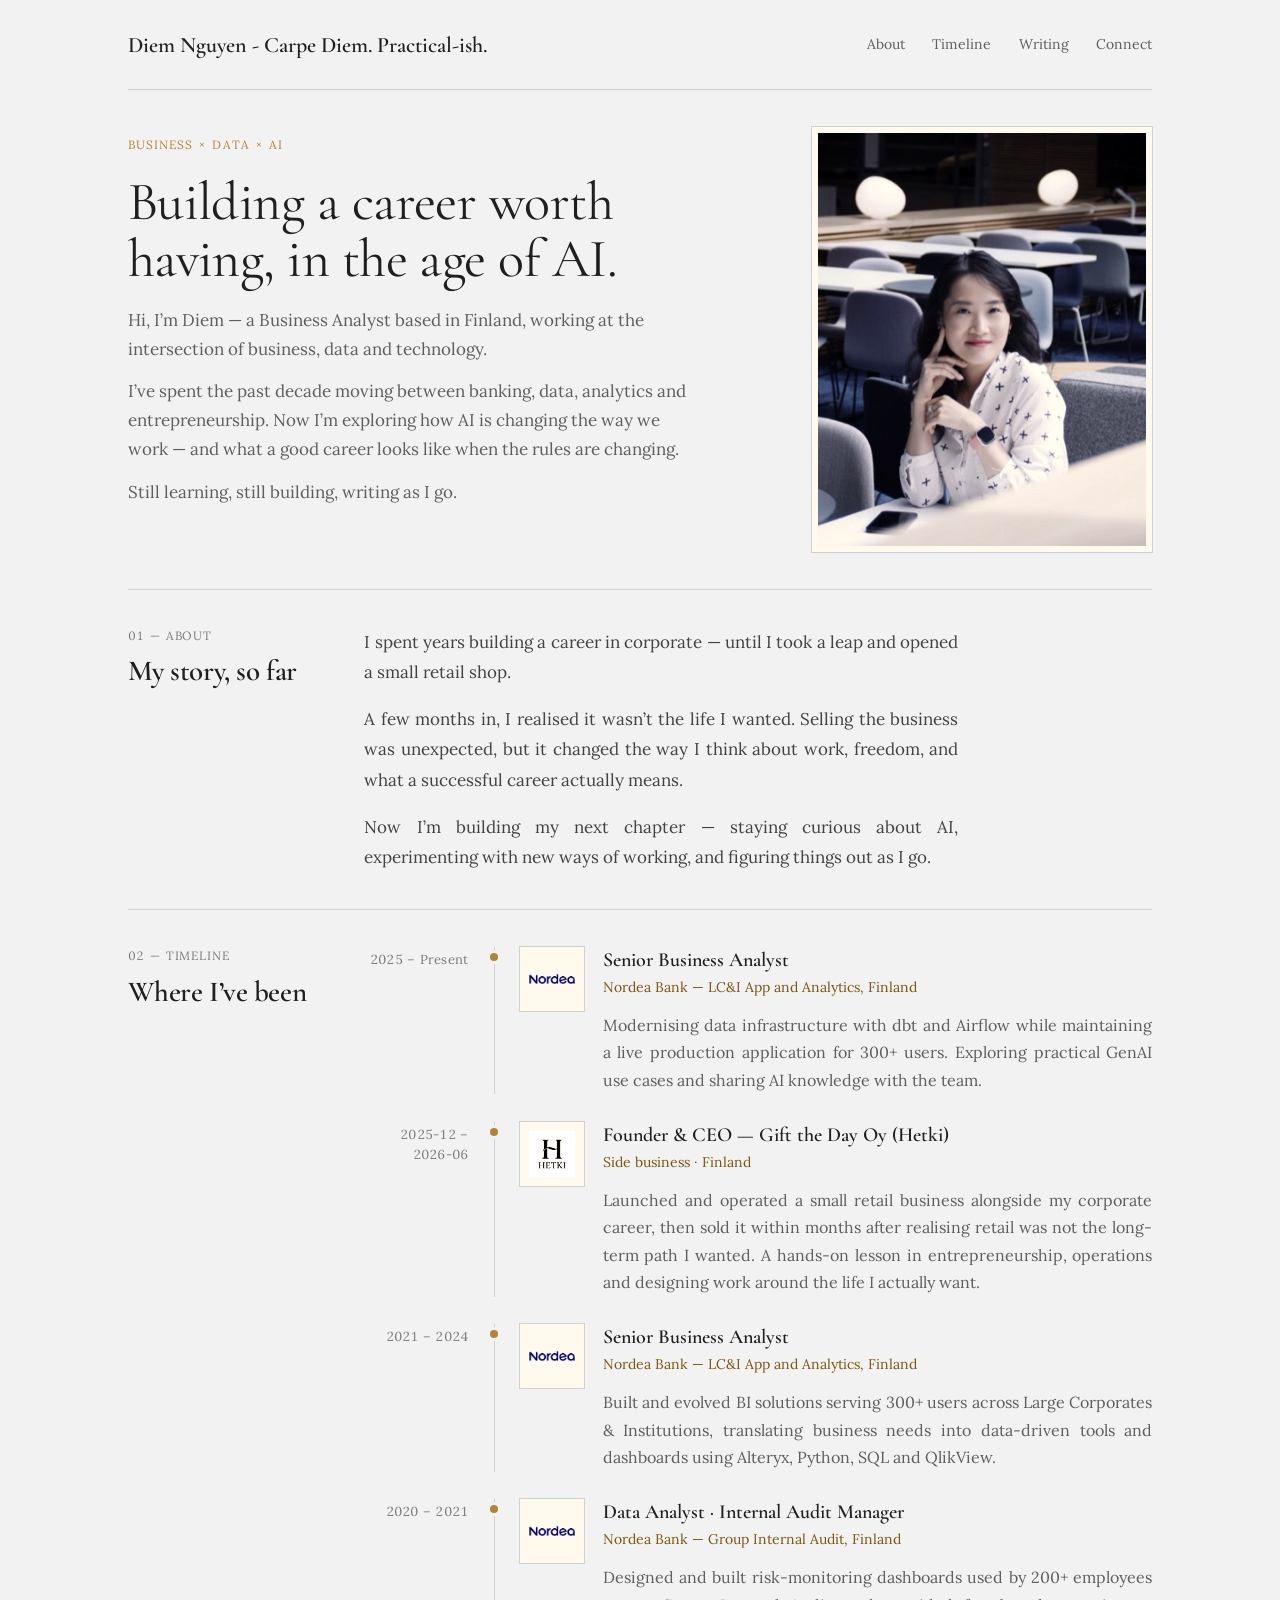
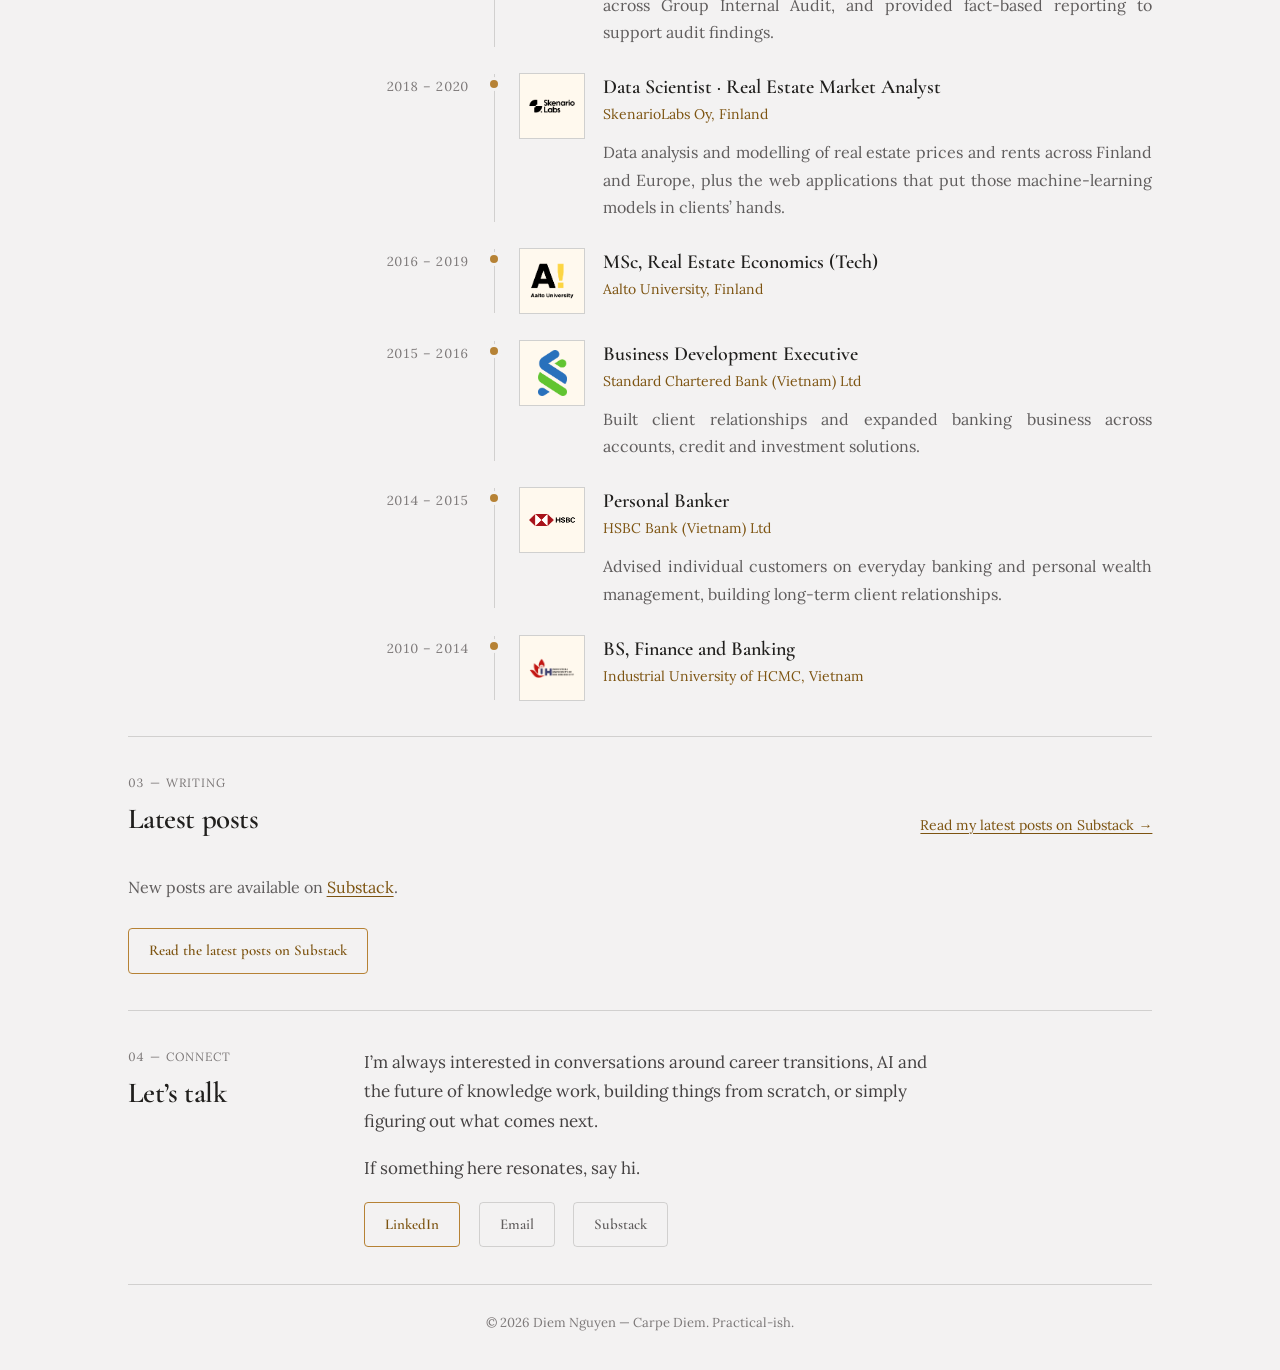
==== commit 47637fc3: "edit wording and font" ====
--- a/site/index.html
+++ b/site/index.html
@@ -14,6 +14,9 @@
 <meta property="og:description" content="Honest reflections on career, leadership, AI, entrepreneurship, and life in Finland.">
 <meta property="og:image" content="https://nguyenngocdiem.com/images/portrait-700.jpg">
 
+<link rel="preconnect" href="https://fonts.googleapis.com">
+<link rel="preconnect" href="https://fonts.gstatic.com" crossorigin>
+<link href="https://fonts.googleapis.com/css2?family=Cormorant+Garamond:wght@400;600&family=Lora:wght@400;600&display=swap" rel="stylesheet">
 <link rel="stylesheet" href="styles.css">
 
 <script>
@@ -99,6 +102,9 @@
     <div class="timeline">
 
       <div class="entry">
+        <div class="entry-years">2025 – Present</div>
+        <div class="entry-rail"></div>
+        <div class="plate entry-logo"> <img src="../images/Nordea_201x_logo.webp" alt="Nordea Bank" loading="lazy" decoding="async"> </div>
         <div class="entry-body">
           <p class="entry-role">Senior Business Analyst</p>
           <p class="entry-org">Nordea Bank — LC&amp;I App and Analytics, Finland</p>
--- a/site/styles.css
+++ b/site/styles.css
@@ -17,8 +17,8 @@
   --n700: #605d5d;
   --n800: #444141;
 
-  --font-heading: Baskerville, "Iowan Old Style", "Palatino Linotype", Palatino, Georgia, serif;
-  --font-body: "Iowan Old Style", Baskerville, "Palatino Linotype", Palatino, Georgia, serif;
+  --font-heading: "Cormorant Garamond", Baskerville, "Iowan Old Style", "Palatino Linotype", Palatino, Georgia, serif;
+  --font-body: "Lora", "Iowan Old Style", Baskerville, "Palatino Linotype", Palatino, Georgia, serif;
 
   --s1: 4.6px;
   --s2: 9.2px;
@@ -155,8 +155,11 @@
 }
 .hero-tagline {
   color: var(--accent);
-  font-family: var(--font-heading);
-  font-size: 18px;
+  font-family: var(--font-body);
+  font-variant-numeric: tabular-nums;
+  letter-spacing: 0.09em;
+  text-transform: uppercase;
+  font-size: 12px;
   margin: calc(var(--s2) * -1) 0 var(--s4);
 }
 .hero-intro {
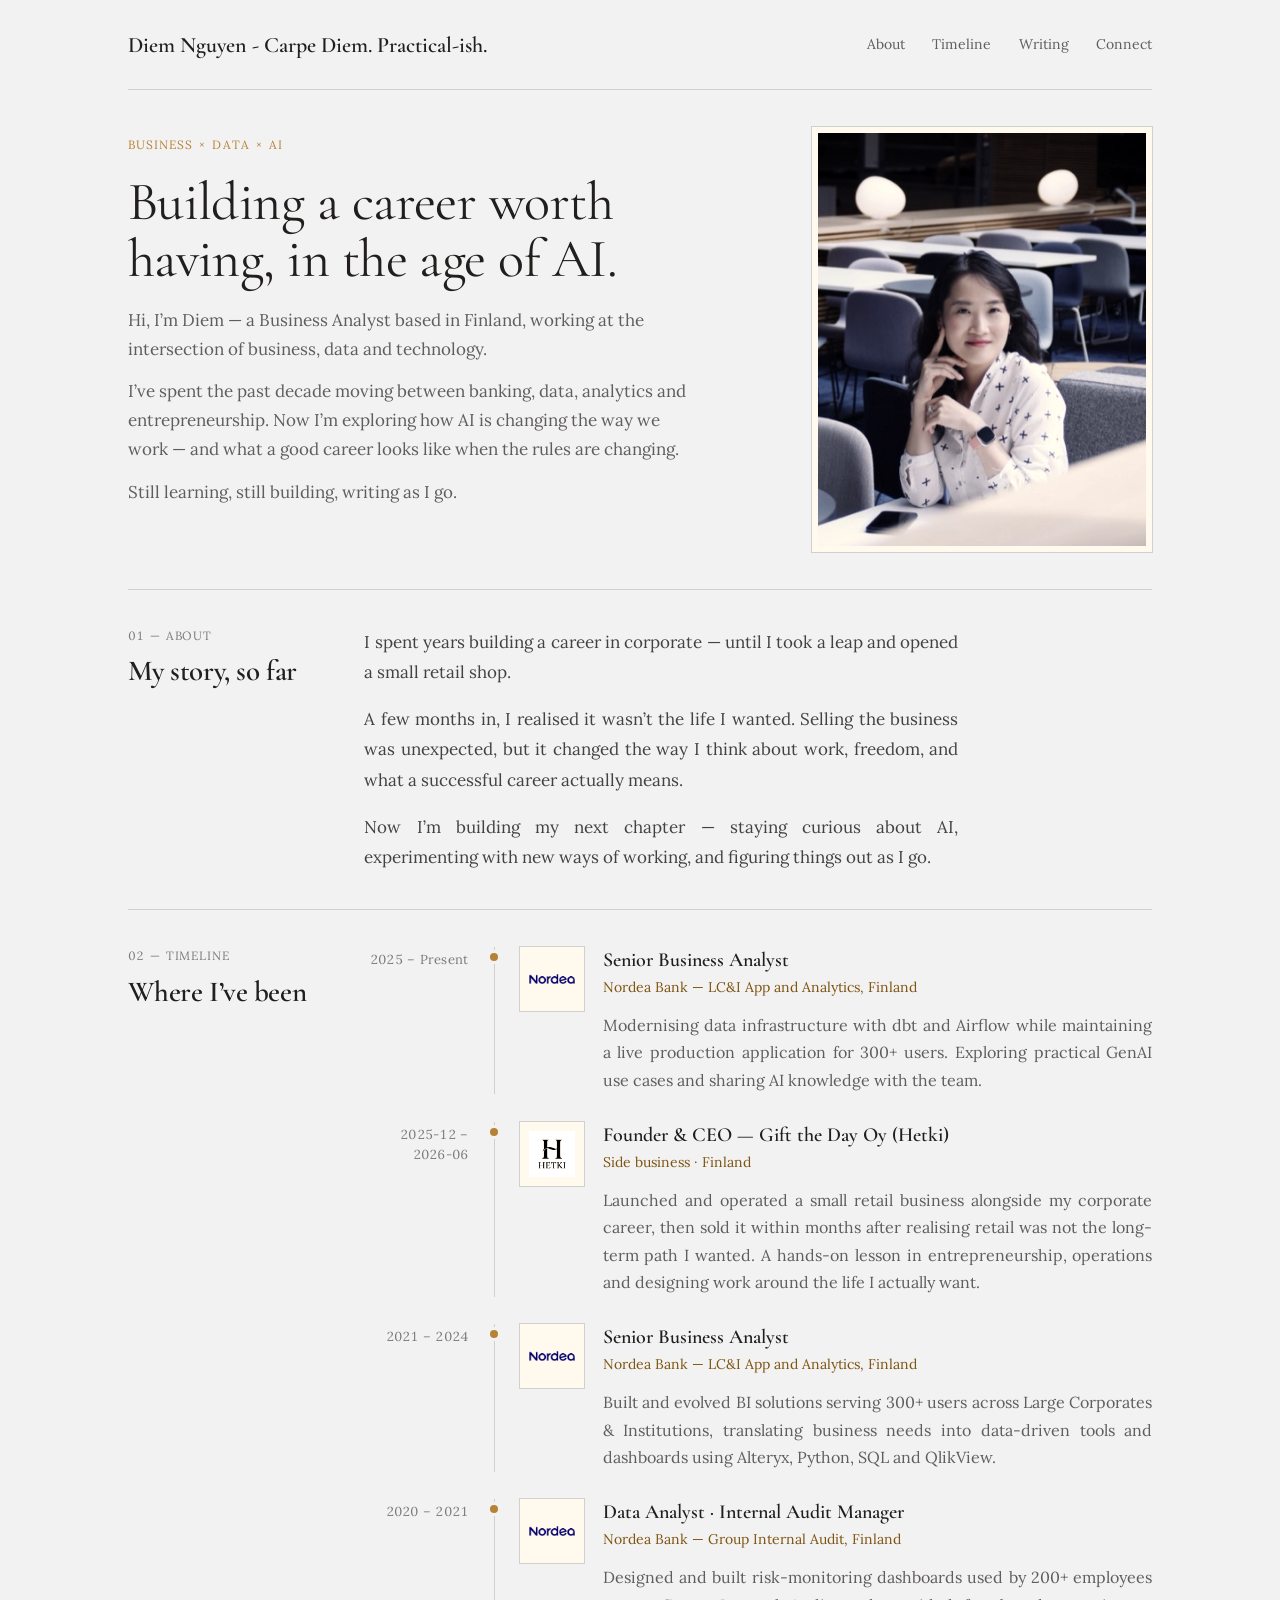
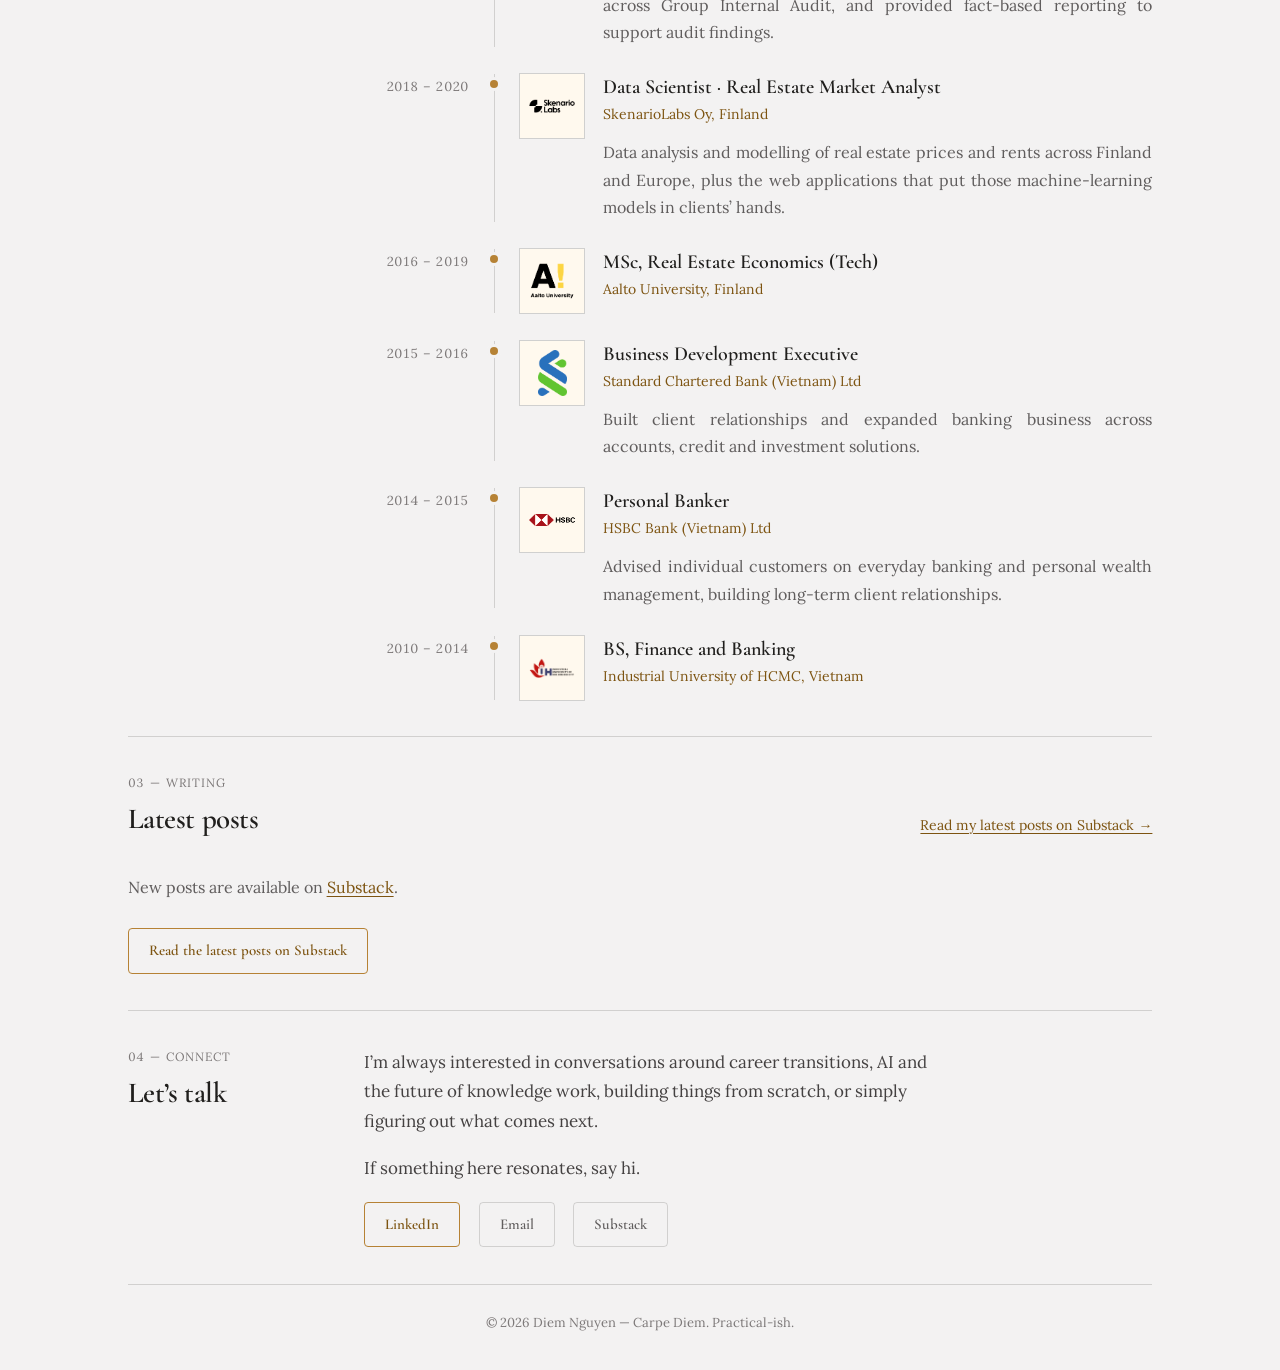
==== commit c14f9e6b: "chinh loi font ko tai dc" ====
--- a/site/index.html
+++ b/site/index.html
@@ -14,9 +14,6 @@
 <meta property="og:description" content="Honest reflections on career, leadership, AI, entrepreneurship, and life in Finland.">
 <meta property="og:image" content="https://nguyenngocdiem.com/images/portrait-700.jpg">
 
-<link rel="preconnect" href="https://fonts.googleapis.com">
-<link rel="preconnect" href="https://fonts.gstatic.com" crossorigin>
-<link href="https://fonts.googleapis.com/css2?family=Cormorant+Garamond:wght@400;600&family=Lora:wght@400;600&display=swap" rel="stylesheet">
 <link rel="stylesheet" href="styles.css">
 
 <script>
--- a/site/styles.css
+++ b/site/styles.css
@@ -1,8 +1,40 @@
 /* =============================================================
    Diem Nguyen — personal site
-  Classical design system with system fonts and a gold accent
+  Classical design system with self-hosted fonts and a gold accent
    Chỉ sửa file này nếu muốn đổi màu / font / khoảng cách.
    ============================================================= */
+
+@font-face {
+  font-family: "Cormorant Garamond";
+  font-style: normal;
+  font-weight: 400;
+  font-display: swap;
+  src: url("fonts/cormorant-garamond-400.ttf") format("truetype");
+}
+
+@font-face {
+  font-family: "Cormorant Garamond";
+  font-style: normal;
+  font-weight: 600;
+  font-display: swap;
+  src: url("fonts/cormorant-garamond-600.ttf") format("truetype");
+}
+
+@font-face {
+  font-family: "Lora";
+  font-style: normal;
+  font-weight: 400;
+  font-display: swap;
+  src: url("fonts/lora-400.ttf") format("truetype");
+}
+
+@font-face {
+  font-family: "Lora";
+  font-style: normal;
+  font-weight: 600;
+  font-display: swap;
+  src: url("fonts/lora-600.ttf") format("truetype");
+}
 
 :root {
   --bg: #f3f2f2;
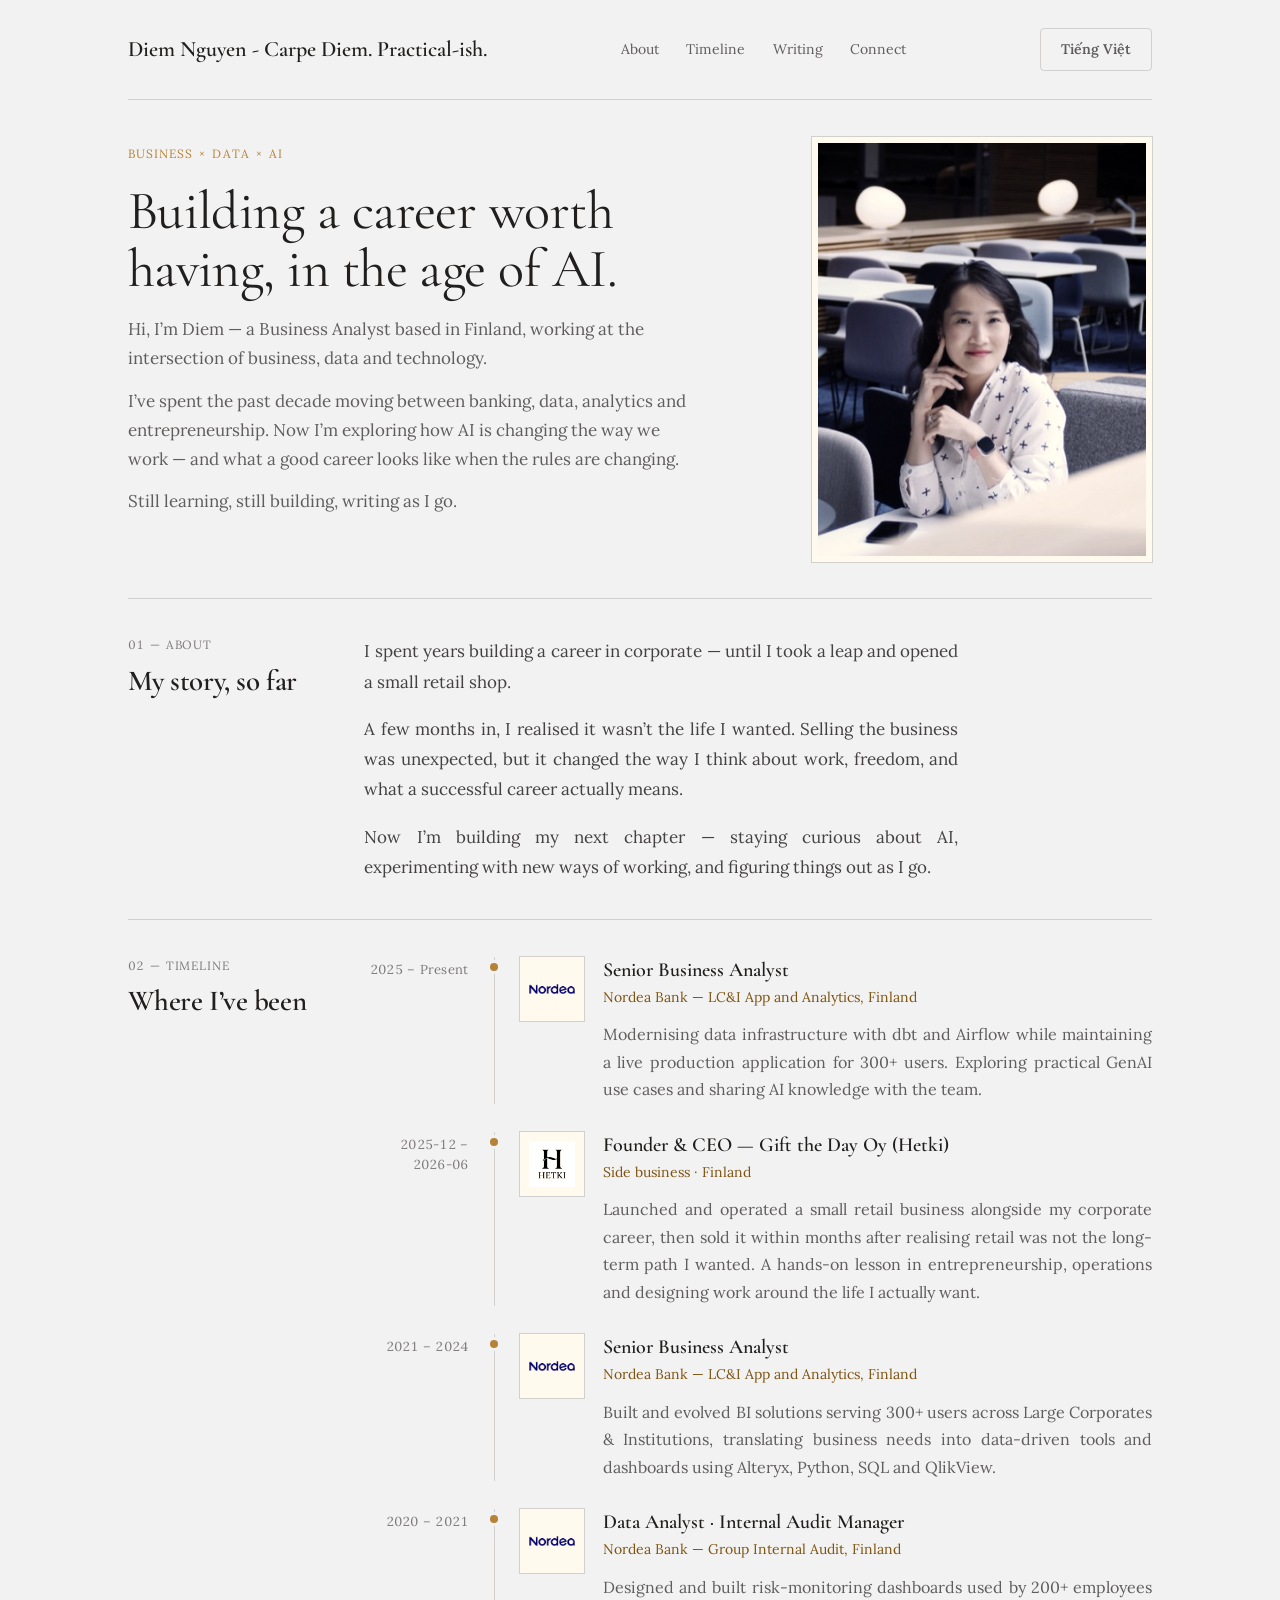
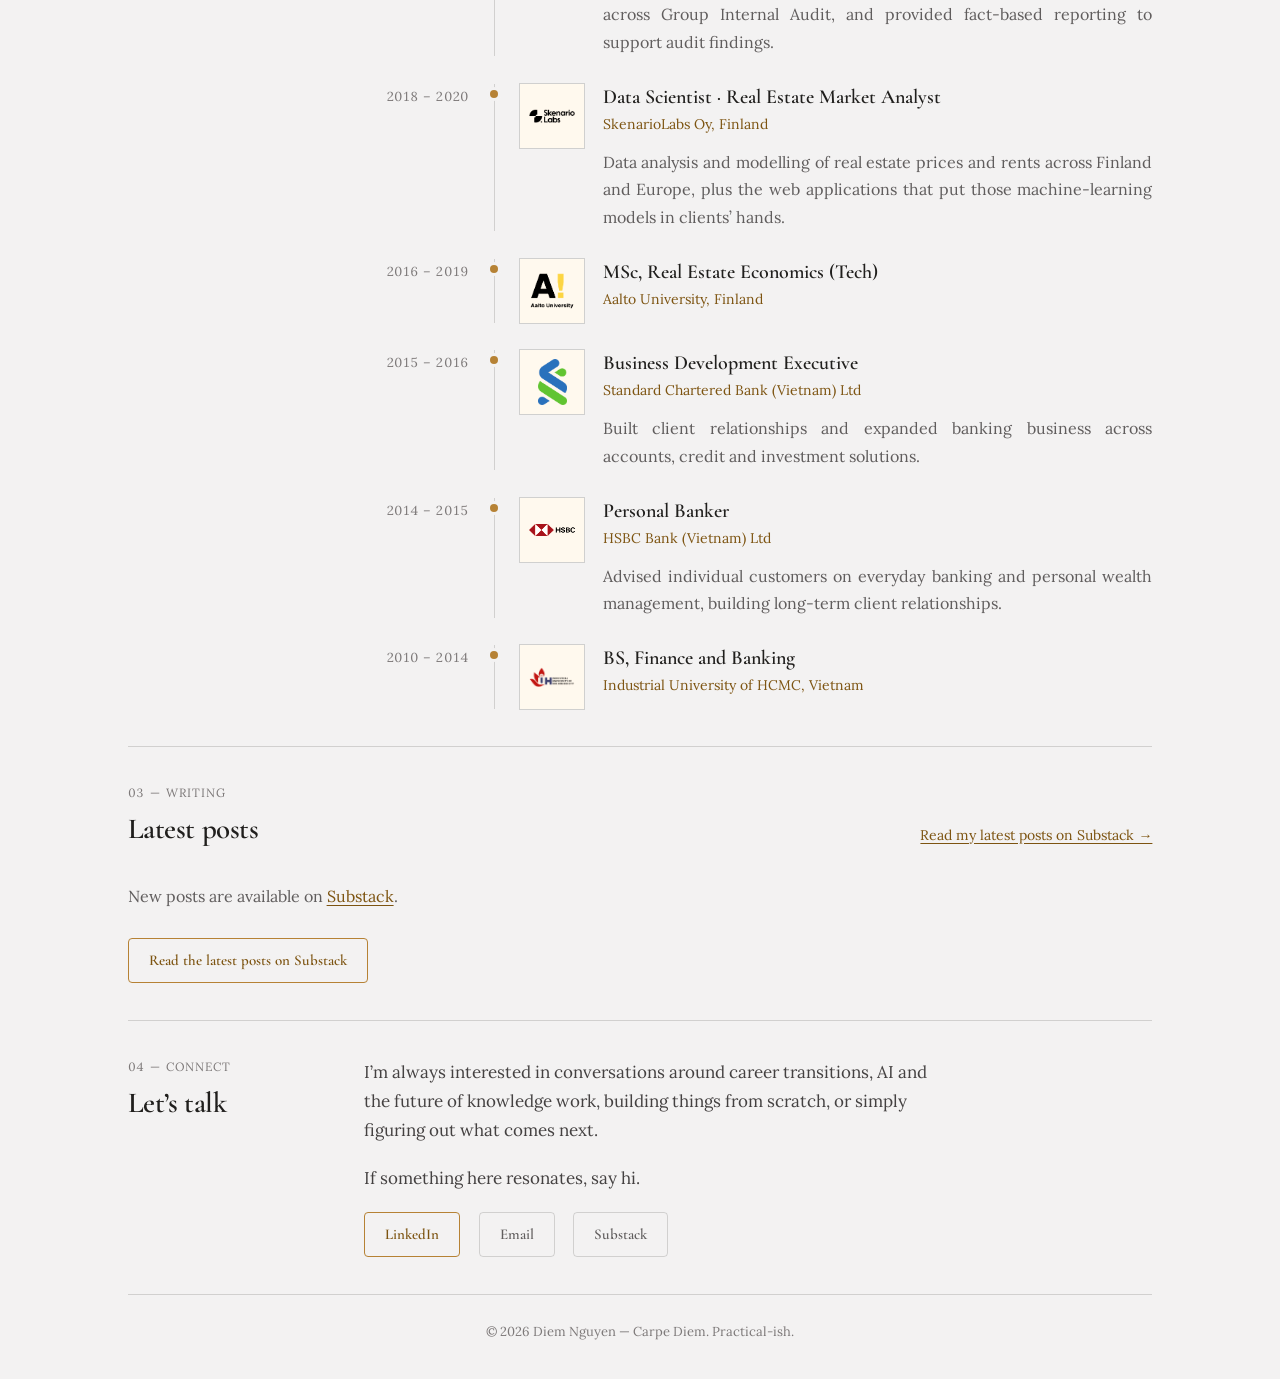
==== commit 6edc4646: "Add Vietnamese language option" ====
--- a/site/index.html
+++ b/site/index.html
@@ -3,6 +3,8 @@
 <head>
 <meta charset="utf-8">
 <meta name="viewport" content="width=device-width, initial-scale=1">
+<link rel="icon" type="image/jpeg" href="../images/portrait-700.jpg">
+<link rel="alternate" hreflang="vi" href="index-vi.html">
 
 <!-- ═══ SEO — sửa 3 dòng này khi có domain thật ═══════════════════════ -->
 <title>Diem Nguyen — Business, Data & AI</title>
@@ -26,7 +28,6 @@
 <body>
 
 <div class="wrap">
-
   <!-- ═══════════════════════════════════════════════════════════════════
        NAV
        ═══════════════════════════════════════════════════════════════════ -->
@@ -36,6 +37,7 @@
     <a href="#timeline">Timeline</a>
     <a href="#writing">Writing</a>
     <a href="#connect">Connect</a>
+    <a class="btn btn-ghost" href="index-vi.html" lang="vi" style="margin-left: auto;">Tiếng Việt</a>
   </nav>
 
   <!-- ═══════════════════════════════════════════════════════════════════
